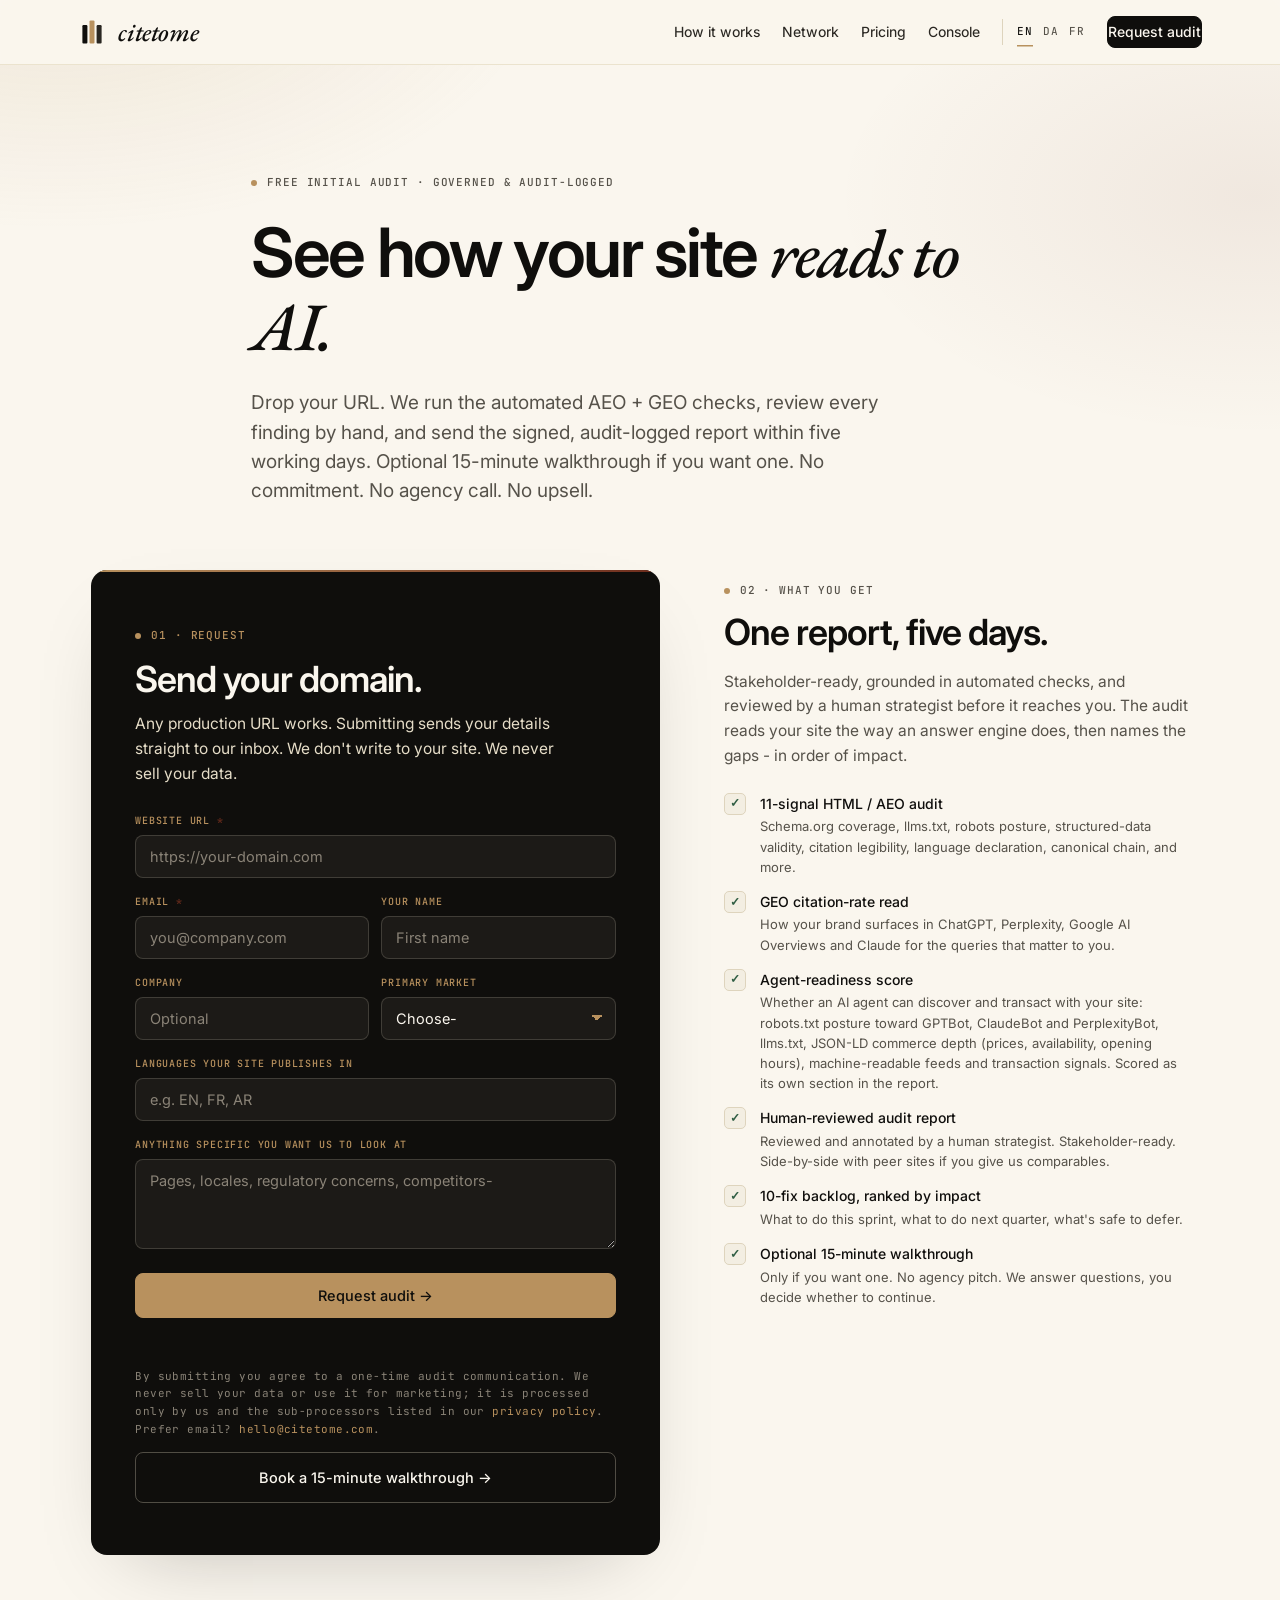
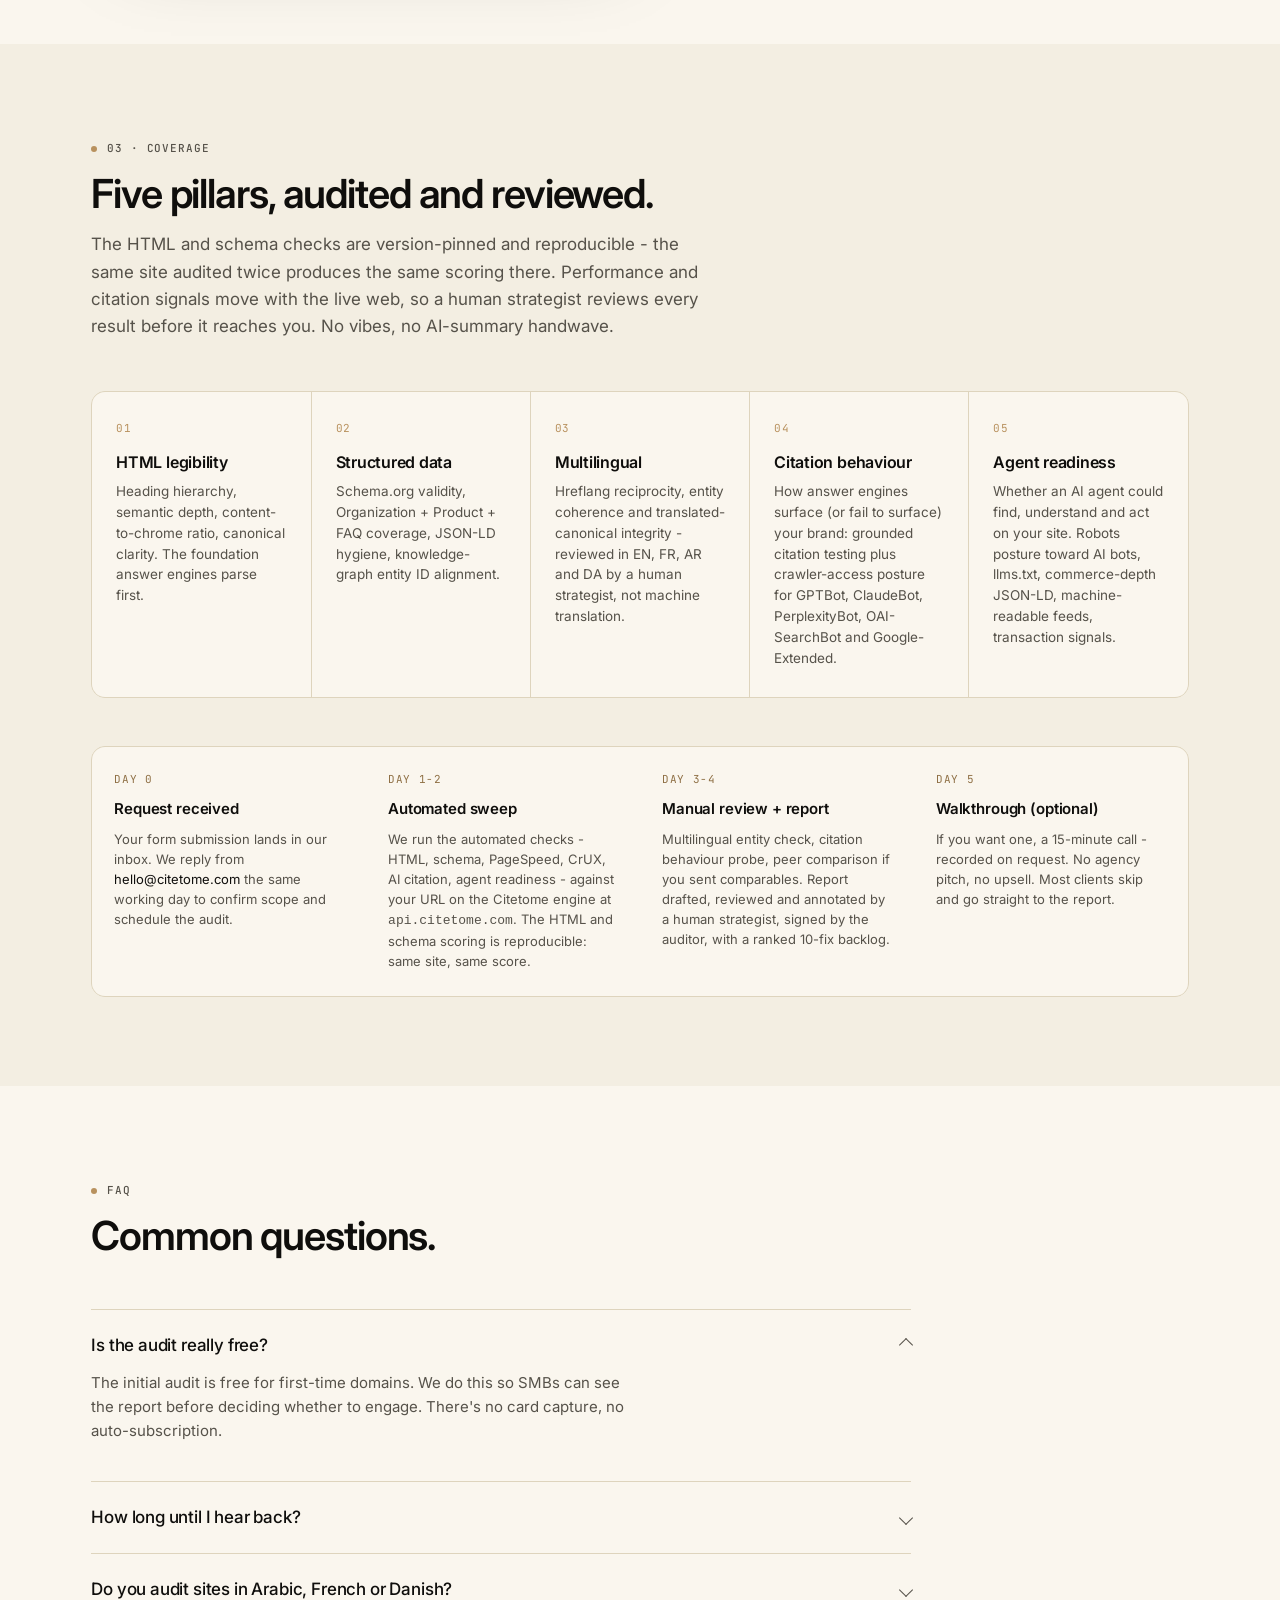
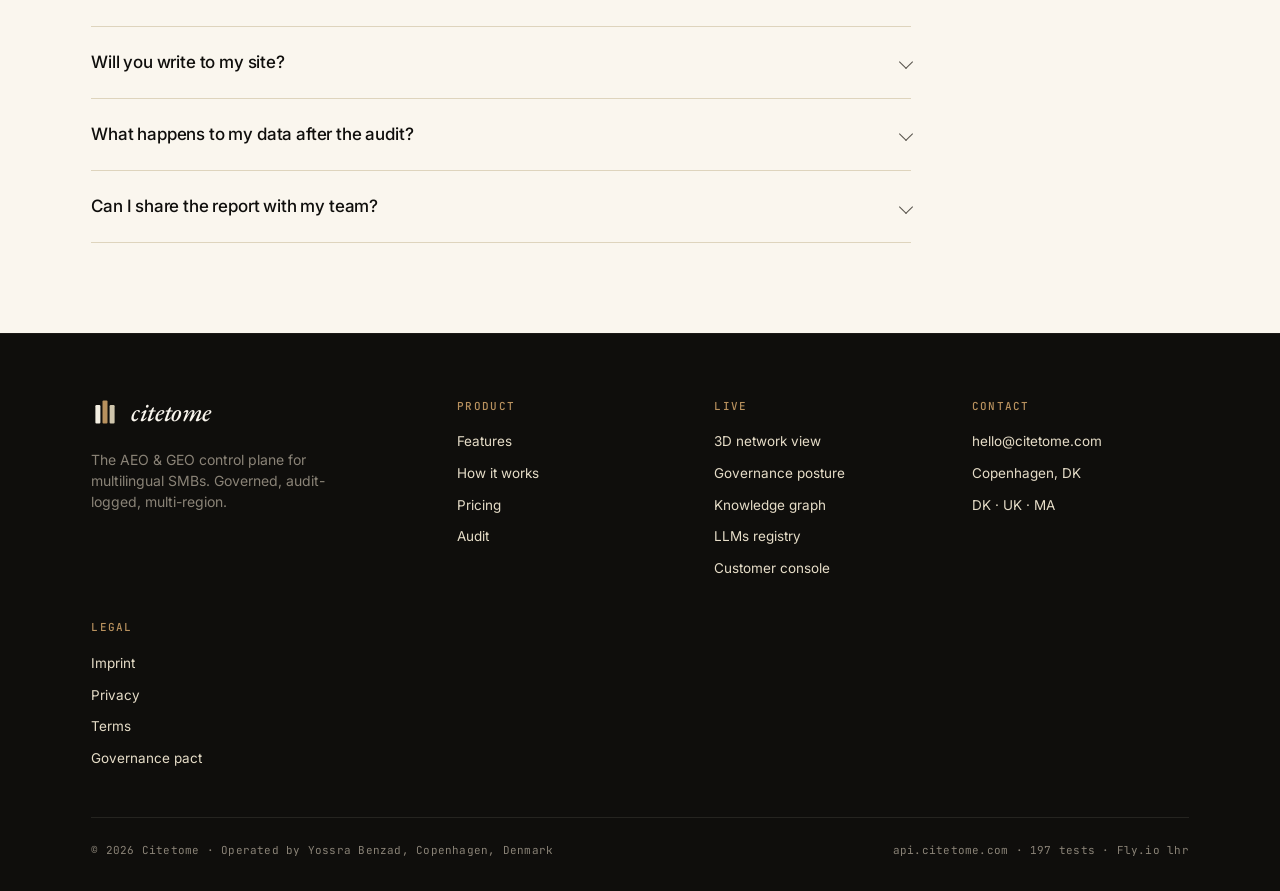
==== audit/index.html @ 01979ebd "feat: activate Cal.com booking buttons across audit and pricing (EN/DA/FR) Wire cal.com/citetome/aud" ====
<!DOCTYPE html>
<html lang="en">
<head>
  <meta charset="UTF-8">
  <meta name="viewport" content="width=device-width, initial-scale=1.0">
  <title>Request an Audit - Citetome. AEO &amp; GEO legibility report in 5 working days.</title>
  <meta name="description" content="Request a free initial Citetome audit. Send us your domain. We send back a human-reviewed report on how your site reads to ChatGPT, Perplexity, Google AI Overviews and Claude, with an optional 15-minute walkthrough.">
  <meta property="og:title" content="Request a Citetome Audit">
  <meta property="og:description" content="Free initial audit. Automated checks, human review. Five working days. No commitment.">
  <meta property="og:type" content="website">
  <meta property="og:url" content="https://citetome.com/audit/">
  <meta property="og:site_name" content="Citetome">
  <meta property="og:locale" content="en_GB">
  <meta name="twitter:card" content="summary_large_image">
  <meta name="twitter:title" content="Request a Citetome Audit">
  <meta name="twitter:description" content="Free initial audit. Automated checks, human review. Five working days. No commitment.">
  <meta name="theme-color" content="#FAF6EE">
  <meta name="robots" content="index, follow, max-image-preview:large, max-snippet:-1">
  <meta name="author" content="Yossra Benzad">
  <link rel="canonical" href="https://citetome.com/audit/">
  <link rel="alternate" hreflang="en" href="https://citetome.com/audit/">
  <link rel="alternate" hreflang="da" href="https://citetome.com/da/audit/">
  <link rel="alternate" hreflang="fr" href="https://citetome.com/fr/audit/">
  <link rel="alternate" hreflang="x-default" href="https://citetome.com/audit/">
  <link rel="sitemap" type="application/xml" href="/sitemap.xml">
  <link rel="icon" type="image/svg+xml" href="../favicon.svg">

  <link rel="preconnect" href="https://fonts.googleapis.com">
  <link rel="preconnect" href="https://fonts.gstatic.com" crossorigin>
  <link href="https://fonts.googleapis.com/css2?family=EB+Garamond:ital,wght@0,500;1,500&family=Inter:wght@400;450;500;600;700&family=JetBrains+Mono:wght@400;500&display=swap" rel="stylesheet">

  <style>
    :root {
      --bone:#FAF6EE; --paper:#F3EEE2; --tea:#E6DDC8;
      --ink:#0F0E0C; --ink-soft:#2A2722; --ink-mid:#56524A; --stone:#8A8377;
      --gold:#B8915E; --gold-dim:#8E6F44; --oxblood:#6F2D1D;
      --rule:#DED4BD; --rule-soft:#EBE3CE; --green:#2F5D43;
      --serif:'EB Garamond',Georgia,serif;
      --sans:'Inter',-apple-system,'Segoe UI',Roboto,sans-serif;
      --mono:'JetBrains Mono','SF Mono',Consolas,monospace;
      --container:1200px;
      --gutter:clamp(20px,4vw,56px);
      --ease:cubic-bezier(0.22,1,0.36,1);
    }
    *,*::before,*::after{box-sizing:border-box}
    html{-webkit-text-size-adjust:100%;scroll-behavior:smooth;scroll-padding-top:80px}
    body{margin:0;background:var(--bone);color:var(--ink);font-family:var(--sans);font-size:16px;line-height:1.6;-webkit-font-smoothing:antialiased}
    img,svg{display:block;max-width:100%}
    a{color:var(--ink);text-decoration:none;transition:color .18s var(--ease)}
    a:hover{color:var(--oxblood)}
    button{font-family:inherit;cursor:pointer}
    .container{max-width:var(--container);margin:0 auto;padding:0 var(--gutter)}
    h1,h2,h3{font-family:var(--sans);font-weight:600;letter-spacing:-.025em;margin:0;color:var(--ink);line-height:1.05}
    h1{font-size:clamp(40px,5.5vw,68px);letter-spacing:-.035em}
    h1 em{font-family:var(--serif);font-style:italic;font-weight:500}
    h2{font-size:clamp(28px,3.2vw,40px);letter-spacing:-.028em}
    h3{font-size:18px;font-weight:600;letter-spacing:-.015em;line-height:1.3}
    p{margin:0 0 1.1em;max-width:64ch;color:var(--ink-soft)}
    .eyebrow{display:inline-flex;align-items:center;gap:10px;font-family:var(--mono);font-size:11px;font-weight:500;letter-spacing:.08em;text-transform:uppercase;color:var(--ink-mid)}
    .eyebrow::before{content:'';width:6px;height:6px;background:var(--gold);border-radius:50%}

    .nav{position:sticky;top:0;background:rgba(250,246,238,.86);backdrop-filter:saturate(180%) blur(14px);-webkit-backdrop-filter:saturate(180%) blur(14px);z-index:50;border-bottom:1px solid var(--rule-soft)}
    .nav-inner{max-width:var(--container);margin:0 auto;padding:16px clamp(16px,3vw,40px);display:flex;align-items:center;justify-content:space-between;gap:20px}
    .brand{display:inline-flex;align-items:center;gap:12px;text-decoration:none}
    .brand-mark{width:28px;height:28px;flex-shrink:0;transition:transform .5s var(--ease)}
    .brand:hover .brand-mark{transform:scale(1.06)}
    .brand-word{font-family:var(--serif);font-style:italic;font-weight:500;font-size:26px;letter-spacing:-.015em;color:var(--ink);line-height:1}
    .nav-links{display:flex;gap:22px;align-items:center;font-size:14px;font-weight:450;flex-wrap:wrap;justify-content:flex-end}
    @media (max-width:1080px){.nav-links{gap:16px;font-size:13px}}
    .nav-cta-mobile{display:none;padding:8px 14px;border-radius:8px;font-family:var(--sans);font-size:13px;font-weight:500;border:1px solid var(--ink);background:var(--ink);color:var(--bone);text-decoration:none}
    .nav-cta-mobile:hover{background:var(--oxblood);border-color:var(--oxblood);color:var(--bone)}
    .nav-links a{color:var(--ink-soft);padding:4px 0;position:relative}
    .nav-links a::after{content:'';position:absolute;left:0;bottom:-2px;width:100%;height:1.5px;background:var(--ink);transform:scaleX(0);transform-origin:left;transition:transform .3s var(--ease)}
    .nav-links a:hover::after,.nav-links a.active::after{transform:scaleX(1)}
    .nav-links a.active{color:var(--ink)}
    .btn{display:inline-flex;align-items:center;gap:8px;padding:10px 18px;border-radius:8px;font-family:var(--sans);font-size:14px;font-weight:500;border:1px solid var(--ink);background:var(--ink);color:var(--bone);cursor:pointer;transition:all .2s var(--ease);text-decoration:none}
    .btn:hover{background:var(--oxblood);border-color:var(--oxblood);transform:translateY(-1px)}
    /* Specificity fix: .nav-links a wins over .btn for color, leaving the
       inverted button as dark text on dark background. Force the readable
       palette here and suppress the underline pseudo on the button. */
    .nav-links a.btn{color:var(--bone)}
    .nav-links a.btn:hover{color:var(--bone)}
    .nav-links a.btn::after{display:none}

    /* Gutter decoration: tiny editorial bracket frame in the side margins on
       ultra-wide viewports (>=1500px). Picks up the logo bracket motif. */
    .gutter-decor{position:fixed;top:50%;transform:translateY(-50%);width:60px;height:360px;opacity:0;pointer-events:none;z-index:1;transition:opacity .6s var(--ease)}
    .gutter-decor.left{left:max(20px,calc((100vw - 1200px) / 2 - 90px))}
    .gutter-decor.right{right:max(20px,calc((100vw - 1200px) / 2 - 90px))}
    @media (min-width:1500px){.gutter-decor{opacity:.55}}
    @media (max-width:880px){
      .nav-inner{flex-wrap:wrap;row-gap:8px;padding:12px clamp(16px,3vw,40px)}
      .nav-links{order:3;width:100%;justify-content:flex-start;gap:14px;font-size:13px;overflow-x:auto;-webkit-overflow-scrolling:touch;padding-bottom:4px;flex-wrap:nowrap}
      .nav-links::-webkit-scrollbar{height:0}
      .nav-links>a{white-space:nowrap;flex-shrink:0}
      .nav-links>a.btn{display:none}
      .nav-cta-mobile{display:inline-flex}
    }
    @media (max-width:460px){.nav-links{font-size:12px;gap:12px}.brand-word{font-size:22px}}

    .ph{padding:clamp(56px,8vw,120px) 0 clamp(40px,5vw,72px);position:relative;overflow:hidden}
    .ph::before{content:'';position:absolute;inset:-10%;background:radial-gradient(900px 500px at 12% -10%,rgba(184,145,94,.16),transparent 55%),radial-gradient(700px 400px at 90% 30%,rgba(111,45,29,.07),transparent 60%);pointer-events:none;z-index:0}
    .ph .container{position:relative;z-index:1;max-width:880px}
    .ph h1{margin-top:24px}
    .ph h1 em{color:var(--ink)}
    .ph .sub{font-size:clamp(17px,1.6vw,19px);line-height:1.55;color:var(--ink-mid);margin:26px 0 0;max-width:54ch}

    section{padding:clamp(56px,7vw,96px) 0}
    section.tinted{background:var(--paper)}
    .section-head{max-width:760px;margin-bottom:clamp(36px,4vw,56px)}
    .section-head h2{margin-top:14px}
    .section-head p{margin-top:16px;font-size:17px;color:var(--ink-mid);max-width:56ch}

    .form-stage{display:grid;grid-template-columns:1.1fr .9fr;gap:clamp(32px,5vw,72px);align-items:start}
    @media (max-width:900px){.form-stage{grid-template-columns:1fr;gap:36px}}
    .audit-form{background:var(--ink);color:var(--bone);padding:clamp(36px,4vw,52px) clamp(28px,4vw,44px);border-radius:16px;position:relative;overflow:hidden;box-shadow:0 30px 80px -40px rgba(15,14,12,.28)}
    .audit-form::before{content:'';position:absolute;top:0;left:0;right:0;height:2px;background:linear-gradient(90deg,var(--gold),var(--oxblood))}
    .audit-form .eyebrow{color:var(--gold)}
    .audit-form .eyebrow::before{background:var(--gold)}
    .audit-form h2{color:var(--bone);margin-top:14px;font-size:clamp(26px,3vw,36px)}
    .audit-form .lead{color:var(--tea);font-size:15.5px;line-height:1.6;margin:14px 0 26px;max-width:42ch}

    .fld{display:flex;flex-direction:column;gap:6px;margin-bottom:16px}
    .fld label{font-family:var(--mono);font-size:10px;font-weight:500;letter-spacing:.08em;text-transform:uppercase;color:var(--gold)}
    .fld input,.fld select,.fld textarea{background:rgba(232,221,200,.06);border:1px solid rgba(232,221,200,.18);border-radius:8px;color:var(--bone);font-family:var(--sans);font-size:14.5px;padding:12px 14px;outline:none;transition:border-color .2s var(--ease),background .2s var(--ease);width:100%}
    .fld input::placeholder,.fld textarea::placeholder{color:var(--stone)}
    .fld input:focus,.fld select:focus,.fld textarea:focus{border-color:var(--gold);background:rgba(232,221,200,.10)}
    .fld textarea{resize:vertical;min-height:90px;font-family:var(--sans)}
    .fld select{appearance:none;-webkit-appearance:none;background-image:linear-gradient(45deg,transparent 50%,var(--gold) 50%),linear-gradient(135deg,var(--gold) 50%,transparent 50%);background-position:calc(100% - 18px) 50%,calc(100% - 12px) 50%;background-size:6px 6px;background-repeat:no-repeat;padding-right:36px}
    .fld select option{background:var(--ink);color:var(--bone)}
    .fld-row{display:grid;grid-template-columns:1fr 1fr;gap:12px}
    @media (max-width:520px){.fld-row{grid-template-columns:1fr}}
    .audit-form .btn{background:var(--gold);border-color:var(--gold);color:var(--ink);padding:13px 22px;font-size:14.5px;width:100%;justify-content:center;margin-top:8px}
    .audit-form .btn:hover{background:var(--bone);border-color:var(--bone);color:var(--ink)}
    .audit-feedback{margin-top:14px;font-size:13px;color:var(--gold);min-height:18px;font-family:var(--mono);letter-spacing:.02em}
    .audit-feedback a{color:var(--gold);text-decoration:underline}
    .audit-feedback a:hover{color:var(--bone)}
    .audit-meta{margin-top:18px;font-family:var(--mono);font-size:11px;letter-spacing:.04em;color:var(--stone);line-height:1.6}
    .audit-meta a{color:var(--gold)}

    .summary{padding-top:6px}
    .summary .eyebrow{margin-bottom:14px}
    .summary h2{font-size:clamp(26px,3vw,36px);margin-bottom:18px}
    .summary p{color:var(--ink-mid);font-size:15.5px}
    .checklist{margin:24px 0 0;padding:0;list-style:none;display:grid;gap:14px}
    .checklist li{display:grid;grid-template-columns:24px 1fr;gap:12px;align-items:start;font-size:14px;color:var(--ink-soft);line-height:1.55}
    .checklist li .ck{width:22px;height:22px;border:1px solid var(--rule);background:var(--paper);border-radius:5px;display:grid;place-items:center;color:var(--green);font-weight:700;font-size:12px;font-family:var(--mono);flex-shrink:0}
    .checklist li strong{color:var(--ink);font-weight:500}
    .checklist li small{display:block;color:var(--ink-mid);margin-top:2px;font-size:13px}

    .pillars{display:grid;grid-template-columns:repeat(5,1fr);gap:1px;background:var(--rule);border:1px solid var(--rule);border-radius:14px;overflow:hidden}
    @media (max-width:880px){.pillars{grid-template-columns:repeat(2,1fr)}}
    @media (max-width:520px){.pillars{grid-template-columns:1fr}}
    .pillar{background:var(--bone);padding:28px 24px;transition:background .25s var(--ease)}
    .pillar:hover{background:#FFF}
    .pillar .ix{font-family:var(--mono);font-size:11px;color:var(--gold);letter-spacing:.06em;margin-bottom:14px}
    .pillar h3{font-size:16px;margin-bottom:8px}
    .pillar p{font-size:13.5px;line-height:1.55;color:var(--ink-mid);margin:0;max-width:none}

    .timeline{display:grid;grid-template-columns:repeat(4,1fr);gap:0;border:1px solid var(--rule);border-radius:14px;overflow:hidden;background:var(--rule);margin-top:48px}
    @media (max-width:760px){.timeline{grid-template-columns:1fr 1fr}}
    @media (max-width:480px){.timeline{grid-template-columns:1fr}}
    .tstep{background:var(--bone);padding:24px 22px;display:flex;flex-direction:column;gap:8px}
    .tstep .day{font-family:var(--mono);font-size:11px;letter-spacing:.06em;text-transform:uppercase;color:var(--gold-dim)}
    .tstep h4{font-size:15px;font-weight:600;letter-spacing:-.01em;margin:0;color:var(--ink)}
    .tstep p{font-size:13px;line-height:1.55;color:var(--ink-mid);margin:0;max-width:none}

    .faq{display:grid;gap:0;max-width:820px}
    .faq details{border-top:1px solid var(--rule);padding:22px 0}
    .faq details:last-child{border-bottom:1px solid var(--rule)}
    .faq summary{cursor:pointer;font-family:var(--sans);font-size:17px;font-weight:500;color:var(--ink);list-style:none;display:flex;justify-content:space-between;align-items:center;gap:24px;letter-spacing:-.01em}
    .faq summary::-webkit-details-marker{display:none}
    .faq summary::after{content:'';width:10px;height:10px;border-right:1.5px solid var(--ink-mid);border-bottom:1.5px solid var(--ink-mid);transform:rotate(45deg);transition:transform .3s var(--ease);flex-shrink:0}
    .faq details[open] summary::after{transform:rotate(225deg)}
    .faq p{margin-top:12px;color:var(--ink-mid);max-width:60ch;font-size:15px}

    footer{background:var(--ink);color:var(--tea);padding:64px 0 32px;border-top:1px solid rgba(232,221,200,.06)}
    footer a{color:var(--tea)}
    footer a:hover{color:var(--gold)}
    .foot-grid{display:grid;grid-template-columns:1.5fr repeat(3,1fr);gap:40px;margin-bottom:48px}
    @media (max-width:720px){.foot-grid{grid-template-columns:1fr 1fr;gap:32px}}
    .foot-brand .brand-word{color:var(--bone)}
    .foot-blurb{margin-top:16px;font-size:14px;color:var(--stone);line-height:1.5;max-width:30ch}
    .foot-col h5{font-family:var(--mono);font-size:11px;font-weight:500;letter-spacing:.12em;text-transform:uppercase;color:var(--gold);margin:0 0 16px}
    .foot-col ul{list-style:none;padding:0;margin:0;display:grid;gap:10px}
    .foot-col li{font-size:13.5px}
    .foot-base{padding-top:24px;border-top:1px solid rgba(232,221,200,.1);display:flex;justify-content:space-between;gap:16px;flex-wrap:wrap;font-family:var(--mono);font-size:11px;letter-spacing:.02em;color:var(--stone)}

    .preview-box{margin-top:10px;padding:12px 14px;border:1px solid rgba(232,221,200,.18);border-radius:8px;background:rgba(232,221,200,.05);font-family:var(--mono);font-size:12px;color:var(--tea);line-height:1.5}
    .preview-box .preview-head{display:flex;justify-content:space-between;align-items:center;gap:8px;margin-bottom:8px;font-family:var(--sans);font-size:13px;letter-spacing:.02em}
    .preview-box .preview-head .preview-score{color:var(--gold);font-weight:600}
    .preview-box .preview-head .preview-domain{color:var(--bone);font-weight:500;text-overflow:ellipsis;overflow:hidden;white-space:nowrap;max-width:60%}
    .preview-box ul{list-style:none;padding:0;margin:0;display:grid;gap:4px}
    .preview-box li{display:flex;justify-content:space-between;align-items:center;gap:8px}
    .preview-box li .pmark{font-weight:700;letter-spacing:.05em}
    .preview-box li.pass .pmark{color:#9DD7A8}
    .preview-box li.miss .pmark{color:#E6A07E}
    .preview-box .preview-note{margin-top:10px;color:var(--stone);font-family:var(--sans);font-size:11.5px;line-height:1.5}
    .preview-box.preview-loading{color:var(--stone)}
    .preview-box.preview-error{color:#E6A07E;font-family:var(--sans);font-size:13px}

    .float-cta{position:fixed;right:18px;bottom:18px;z-index:90;background:var(--ink);color:var(--bone);border:1px solid var(--ink);border-radius:999px;padding:12px 22px;font-size:14px;font-weight:600;text-decoration:none;box-shadow:0 14px 36px -16px rgba(15,14,12,.55);opacity:0;pointer-events:none;transform:translateY(8px);transition:opacity .25s var(--ease),transform .25s var(--ease),background .2s var(--ease)}
    .float-cta.show{opacity:1;pointer-events:auto;transform:translateY(0)}
    .float-cta:hover{background:var(--oxblood);border-color:var(--oxblood);color:var(--bone)}
    @media (max-width:480px){.float-cta{right:12px;bottom:12px;padding:11px 18px;font-size:13px}}

    @media (prefers-reduced-motion:reduce){*{transition:none!important;animation:none!important}html{scroll-behavior:auto}}
    /* language switcher */
    .lang-switch{display:inline-flex;align-items:center;gap:10px;font-family:var(--mono);font-size:11px;letter-spacing:.08em;padding-left:14px;border-left:1px solid var(--rule)}
    .lang-switch a{color:var(--ink-mid)}
    .lang-switch a:hover{color:var(--ink)}
    .lang-switch a.on{color:var(--ink);box-shadow:0 1.5px 0 var(--gold)}
    .nav-links .lang-switch a::after{display:none}
    @media (max-width:880px){.lang-switch{padding-left:10px}}
  </style>

  <script type="application/ld+json">
  {
    "@context":"https://schema.org",
    "@type":"Service",
    "name":"Citetome Initial Audit",
    "url":"https://citetome.com/audit/",
    "provider":{"@type":"Organization","name":"Citetome","url":"https://citetome.com/"},
    "serviceType":"AEO and GEO audit",
    "areaServed":["EU","UK","MA"]
  }
  </script>
</head>
<body>

  <nav class="nav">
    <div class="nav-inner">
      <a href="/" class="brand" aria-label="Citetome home">
        <svg class="brand-mark" viewBox="60 50 120 134" aria-hidden="true">
          <rect x="74" y="84" width="24" height="88" rx="5" fill="#0F0E0C"/>
          <rect x="108" y="62" width="24" height="110" rx="5" fill="#B8915E"/>
          <rect x="142" y="84" width="24" height="88" rx="5" fill="#2A2722"/>
        </svg>
        <span class="brand-word">citetome</span>
      </a>
      <a href="/audit/#form" class="nav-cta-mobile" aria-label="Request audit">Request audit</a>
      <div class="nav-links">
        <a href="/#how">How it works</a>
        <a href="/#network">Network</a>
        <a href="/pricing/">Pricing</a>
        <a href="https://api.citetome.com/customer" target="_blank" rel="noopener" title="Live customer dashboard">Console</a>
        <span class="lang-switch"><a href="/audit/" class="on" aria-current="true">EN</a><a href="/da/audit/" lang="da" hreflang="da">DA</a><a href="/fr/audit/" lang="fr" hreflang="fr">FR</a></span>
        <a href="/audit/#form" class="btn">Request audit</a>
      </div>
    </div>
  </nav>

  <header class="ph">
    <div class="container">
      <span class="eyebrow">Free initial audit · Governed &amp; audit-logged</span>
      <h1>See how your site <em>reads to AI.</em></h1>
      <p class="sub">Drop your URL. We run the automated AEO + GEO checks, review every finding by hand, and send the signed, audit-logged report within five working days. Optional 15-minute walkthrough if you want one. No commitment. No agency call. No upsell.</p>
    </div>
  </header>

  <section style="padding-top:0">
    <div class="container">
      <div class="form-stage">

        <form class="audit-form" id="audit-form" action="https://api.citetome.com/public/audit-request" method="POST" novalidate>
          <span class="eyebrow">01 · Request</span>
          <h2 id="form">Send your domain.</h2>
          <p class="lead">Any production URL works. Submitting sends your details straight to our inbox. We don't write to your site. We never sell your data.</p>

          <div id="plan-banner" style="display:none;margin:0 0 22px;padding:12px 16px;border:1px solid rgba(184,145,94,0.42);border-radius:8px;background:rgba(184,145,94,0.13);font-size:13.5px;line-height:1.55;color:#E6DDC8;"></div>

          <div class="fld">
            <label for="url">Website URL <span style="color:var(--oxblood)">*</span></label>
            <input id="url" name="url" type="url" placeholder="https://your-domain.com" required pattern="https?://.+">
            <div id="preview-box" class="preview-box" hidden aria-live="polite"></div>
          </div>

          <div class="fld-row">
            <div class="fld">
              <label for="email">Email <span style="color:var(--oxblood)">*</span></label>
              <input id="email" name="email" type="email" placeholder="you@company.com" required>
            </div>
            <div class="fld">
              <label for="name">Your name</label>
              <input id="name" name="name" type="text" placeholder="First name" autocomplete="given-name">
            </div>
          </div>

          <div class="fld-row">
            <div class="fld">
              <label for="company">Company</label>
              <input id="company" name="company" type="text" placeholder="Optional">
            </div>
            <div class="fld">
              <label for="region">Primary market</label>
              <select id="region" name="region">
                <option value="">Choose-</option>
                <option value="EU">Europe (EU/EEA)</option>
                <option value="UK">United Kingdom</option>
                <option value="MA">Morocco</option>
                <option value="DK">Denmark</option>
                <option value="OTHER">Other / multi-region</option>
              </select>
            </div>
          </div>

          <div class="fld">
            <label for="languages">Languages your site publishes in</label>
            <input id="languages" name="languages" type="text" placeholder="e.g. EN, FR, AR">
          </div>

          <div class="fld">
            <label for="notes">Anything specific you want us to look at</label>
            <textarea id="notes" name="notes" placeholder="Pages, locales, regulatory concerns, competitors-"></textarea>
          </div>

          <input type="hidden" name="source" value="citetome.com/audit/">

          <button class="btn" type="submit">Request audit &rarr;</button>
          <div class="audit-feedback" id="audit-feedback" aria-live="polite"></div>
          <div class="audit-meta">By submitting you agree to a one-time audit communication. We never sell your data or use it for marketing; it is processed only by us and the sub-processors listed in our <a href="/legal/">privacy policy</a>. Prefer email? <a href="mailto:hello@citetome.com">hello@citetome.com</a>.</div>

          <a href="https://cal.com/citetome/audit-walkthrough" target="_blank" rel="noopener" class="btn" style="margin-top:14px;background:transparent;border-color:rgba(232,221,200,.3);color:var(--bone);">Book a 15-minute walkthrough &rarr;</a>
        </form>

        <div class="summary">
          <span class="eyebrow">02 · What you get</span>
          <h2>One report, five days.</h2>
          <p>Stakeholder-ready, grounded in automated checks, and reviewed by a human strategist before it reaches you. The audit reads your site the way an answer engine does, then names the gaps - in order of impact.</p>
          <ul class="checklist">
            <li>
              <span class="ck">✓</span>
              <span><strong>11-signal HTML / AEO audit</strong><small>Schema.org coverage, llms.txt, robots posture, structured-data validity, citation legibility, language declaration, canonical chain, and more.</small></span>
            </li>
            <li>
              <span class="ck">✓</span>
              <span><strong>GEO citation-rate read</strong><small>How your brand surfaces in ChatGPT, Perplexity, Google AI Overviews and Claude for the queries that matter to you.</small></span>
            </li>
            <li>
              <span class="ck">✓</span>
              <span><strong>Agent-readiness score</strong><small>Whether an AI agent can discover and transact with your site: robots.txt posture toward GPTBot, ClaudeBot and PerplexityBot, llms.txt, JSON-LD commerce depth (prices, availability, opening hours), machine-readable feeds and transaction signals. Scored as its own section in the report.</small></span>
            </li>
            <li>
              <span class="ck">✓</span>
              <span><strong>Human-reviewed audit report</strong><small>Reviewed and annotated by a human strategist. Stakeholder-ready. Side-by-side with peer sites if you give us comparables.</small></span>
            </li>
            <li>
              <span class="ck">✓</span>
              <span><strong>10-fix backlog, ranked by impact</strong><small>What to do this sprint, what to do next quarter, what's safe to defer.</small></span>
            </li>
            <li>
              <span class="ck">✓</span>
              <span><strong>Optional 15-minute walkthrough</strong><small>Only if you want one. No agency pitch. We answer questions, you decide whether to continue.</small></span>
            </li>
          </ul>
        </div>

      </div>
    </div>
  </section>

  <section class="tinted">
    <div class="container">
      <div class="section-head">
        <span class="eyebrow">03 · Coverage</span>
        <h2>Five pillars, audited and reviewed.</h2>
        <p>The HTML and schema checks are version-pinned and reproducible - the same site audited twice produces the same scoring there. Performance and citation signals move with the live web, so a human strategist reviews every result before it reaches you. No vibes, no AI-summary handwave.</p>
      </div>
      <div class="pillars">
        <div class="pillar">
          <div class="ix">01</div>
          <h3>HTML legibility</h3>
          <p>Heading hierarchy, semantic depth, content-to-chrome ratio, canonical clarity. The foundation answer engines parse first.</p>
        </div>
        <div class="pillar">
          <div class="ix">02</div>
          <h3>Structured data</h3>
          <p>Schema.org validity, Organization + Product + FAQ coverage, JSON-LD hygiene, knowledge-graph entity ID alignment.</p>
        </div>
        <div class="pillar">
          <div class="ix">03</div>
          <h3>Multilingual</h3>
          <p>Hreflang reciprocity, entity coherence and translated-canonical integrity - reviewed in EN, FR, AR and DA by a human strategist, not machine translation.</p>
        </div>
        <div class="pillar">
          <div class="ix">04</div>
          <h3>Citation behaviour</h3>
          <p>How answer engines surface (or fail to surface) your brand: grounded citation testing plus crawler-access posture for GPTBot, ClaudeBot, PerplexityBot, OAI-SearchBot and Google-Extended.</p>
        </div>
        <div class="pillar">
          <div class="ix">05</div>
          <h3>Agent readiness</h3>
          <p>Whether an AI agent could find, understand and act on your site. Robots posture toward AI bots, llms.txt, commerce-depth JSON-LD, machine-readable feeds, transaction signals.</p>
        </div>
      </div>

      <div class="timeline">
        <div class="tstep"><div class="day">Day 0</div><h4>Request received</h4><p>Your form submission lands in our inbox. We reply from <a href="mailto:hello@citetome.com">hello@citetome.com</a> the same working day to confirm scope and schedule the audit.</p></div>
        <div class="tstep"><div class="day">Day 1-2</div><h4>Automated sweep</h4><p>We run the automated checks - HTML, schema, PageSpeed, CrUX, AI citation, agent readiness - against your URL on the Citetome engine at <code>api.citetome.com</code>. The HTML and schema scoring is reproducible: same site, same score.</p></div>
        <div class="tstep"><div class="day">Day 3-4</div><h4>Manual review + report</h4><p>Multilingual entity check, citation behaviour probe, peer comparison if you sent comparables. Report drafted, reviewed and annotated by a human strategist, signed by the auditor, with a ranked 10-fix backlog.</p></div>
        <div class="tstep"><div class="day">Day 5</div><h4>Walkthrough (optional)</h4><p>If you want one, a 15-minute call - recorded on request. No agency pitch, no upsell. Most clients skip and go straight to the report.</p></div>
      </div>
    </div>
  </section>

  <section>
    <div class="container">
      <div class="section-head">
        <span class="eyebrow">FAQ</span>
        <h2>Common questions.</h2>
      </div>
      <div class="faq">
        <details open>
          <summary>Is the audit really free?</summary>
          <p>The initial audit is free for first-time domains. We do this so SMBs can see the report before deciding whether to engage. There's no card capture, no auto-subscription.</p>
        </details>
        <details>
          <summary>How long until I hear back?</summary>
          <p>Auto-confirmation within minutes. Full report and walkthrough booking within five working days from the day we receive your request.</p>
        </details>
        <details>
          <summary>Do you audit sites in Arabic, French or Danish?</summary>
          <p>Yes. Multilingual entity coherence is a core pillar. We currently audit in DK, EN, FR and AR. Other languages on request.</p>
        </details>
        <details>
          <summary>Will you write to my site?</summary>
          <p>No. The audit is read-only. We never write to your CMS, never deploy a tag, never request elevated access. We crawl public URLs only.</p>
        </details>
        <details>
          <summary>What happens to my data after the audit?</summary>
          <p>We keep the report on file for our records. Raw crawl data is deleted after 30 days unless you've opted into a managed plan. GDPR Article 17 erasure on request.</p>
        </details>
        <details>
          <summary>Can I share the report with my team?</summary>
          <p>Yes. The report is fully shareable. It lives on an unlisted, tokenised link that we issue only to you, and we can export a copy for circulation on request.</p>
        </details>
      </div>
    </div>
  </section>

  <footer>
    <div class="container">
      <div class="foot-grid">
        <div class="foot-brand">
          <a href="/" class="brand" aria-label="Citetome home">
            <svg class="brand-mark" viewBox="60 50 120 134" aria-hidden="true">
              <rect x="74" y="84" width="24" height="88" rx="5" fill="#F3EEE2"/>
              <rect x="108" y="62" width="24" height="110" rx="5" fill="#B8915E"/>
              <rect x="142" y="84" width="24" height="88" rx="5" fill="#CFC5AC"/>
            </svg>
            <span class="brand-word">citetome</span>
          </a>
          <p class="foot-blurb">The AEO &amp; GEO control plane for multilingual SMBs. Governed, audit-logged, multi-region.</p>
        </div>
        <div class="foot-col">
          <h5>Product</h5>
          <ul>
            <li><a href="/#features">Features</a></li>
            <li><a href="/#how">How it works</a></li>
            <li><a href="/pricing/">Pricing</a></li>
            <li><a href="/audit/">Audit</a></li>
          </ul>
        </div>
        <div class="foot-col">
          <h5>Live</h5>
          <ul>
            <li><a href="/dashboard/">3D network view</a></li>
            <li><a href="https://api.citetome.com/governance" target="_blank" rel="noopener">Governance posture</a></li>
            <li><a href="https://api.citetome.com/kg/sitemap.xml" target="_blank" rel="noopener">Knowledge graph</a></li>
            <li><a href="https://api.citetome.com/llms.txt" target="_blank" rel="noopener">LLMs registry</a></li>
            <li><a href="https://api.citetome.com/customer" target="_blank" rel="noopener" title="For existing customers">Customer console</a></li>
          </ul>
        </div>
        <div class="foot-col">
          <h5>Contact</h5>
          <ul>
            <li><a href="mailto:hello@citetome.com">hello@citetome.com</a></li>
            <li>Copenhagen, DK</li>
            <li>DK · UK · MA</li>
          </ul>
        </div>
        <div class="foot-col">
          <h5>Legal</h5>
          <ul>
            <li><a href="/legal/#imprint">Imprint</a></li>
            <li><a href="/legal/#privacy">Privacy</a></li>
            <li><a href="/legal/#terms">Terms</a></li>
            <li><a href="/legal/#pact">Governance pact</a></li>
          </ul>
        </div>
      </div>
      <div class="foot-base">
        <div>© 2026 Citetome · Operated by Yossra Benzad, Copenhagen, Denmark</div>
        <div>api.citetome.com · 197 tests · Fly.io lhr</div>
      </div>
    </div>
  </footer>

  <svg class="gutter-decor left" viewBox="0 0 60 360" fill="none" aria-hidden="true">
    <path d="M12 28 L26 28 M12 28 L12 42" stroke="#B8915E" stroke-width="1.5" stroke-linecap="square"/>
    <line x1="12" y1="62" x2="12" y2="298" stroke="#B8915E" stroke-width="0.8" stroke-dasharray="1.5 4" opacity="0.55"/>
    <circle cx="12" cy="180" r="3.5" fill="#B8915E"/>
    <path d="M12 318 L12 332 M12 332 L26 332" stroke="#B8915E" stroke-width="1.5" stroke-linecap="square"/>
  </svg>
  <svg class="gutter-decor right" viewBox="0 0 60 360" fill="none" aria-hidden="true">
    <path d="M48 28 L34 28 M48 28 L48 42" stroke="#B8915E" stroke-width="1.5" stroke-linecap="square"/>
    <line x1="48" y1="62" x2="48" y2="298" stroke="#B8915E" stroke-width="0.8" stroke-dasharray="1.5 4" opacity="0.55"/>
    <circle cx="48" cy="180" r="3.5" fill="#B8915E"/>
    <path d="M48 318 L48 332 M48 332 L34 332" stroke="#B8915E" stroke-width="1.5" stroke-linecap="square"/>
  </svg>

  <a href="#form" class="float-cta" id="float-cta">Jump to form &rarr;</a>

  <script>
    (function(){
      var fc = document.getElementById('float-cta');
      var form = document.getElementById('audit-form');
      if(fc && form){
        var io = ('IntersectionObserver' in window) ? new IntersectionObserver(function(entries){
          entries.forEach(function(en){
            // Show the sticky CTA whenever the form is NOT on screen.
            fc.classList.toggle('show', !en.isIntersecting);
          });
        }, { threshold: 0.05 }) : null;
        if(io){ io.observe(form); }
      }
    })();
  </script>

  <script>
    (function(){
      var f = document.getElementById('audit-form');
      var fb = document.getElementById('audit-feedback');
      if(!f) return;

      var ENDPOINT = 'https://api.citetome.com/public/audit-request';
      var FETCH_TIMEOUT_MS = 45000;

      // Plan context from ?plan= (set by the pricing page CTAs).
      var PLAN_LABELS = { 'audit':'Audit', 'audit-pro':'Audit Pro', 'starter':'Starter', 'standard':'Standard', 'premium':'Premium' };
      var planSlug = null;
      try {
        var p = new URLSearchParams(window.location.search).get('plan');
        if(p){
          p = p.trim().toLowerCase();
          if(PLAN_LABELS[p]){
            planSlug = p;
            var banner = document.getElementById('plan-banner');
            if(banner){
              banner.textContent = "You're enquiring about the ";
              var planStrong = document.createElement('strong');
              planStrong.textContent = PLAN_LABELS[p];
              planStrong.style.color = '#FAF6EE';
              banner.appendChild(planStrong);
              banner.appendChild(document.createTextNode(" plan. Every Citetome engagement begins with this free initial audit - request it below."));
              banner.style.display = 'block';
            }
          }
        }
      } catch(_){}

      // Live preview: fire a fast preflight when the user finishes typing the URL.
      var PREVIEW_ENDPOINT = 'https://api.citetome.com/public/preview';
      var previewBox = document.getElementById('preview-box');
      var urlInput = document.getElementById('url');
      var previewLastValue = '';
      var previewInflight = null;

      function previewRender(state){
        if(!previewBox) return;
        previewBox.hidden = false;
        previewBox.className = 'preview-box' + (state.cls ? ' ' + state.cls : '');
        previewBox.textContent = '';
        if(state.text){
          previewBox.textContent = state.text;
          return;
        }
        var head = document.createElement('div');
        head.className = 'preview-head';
        var dom = document.createElement('span');
        dom.className = 'preview-domain';
        dom.textContent = state.domain;
        var score = document.createElement('span');
        score.className = 'preview-score';
        score.textContent = state.passed + ' / ' + state.total + ' passed';
        head.appendChild(dom);
        head.appendChild(score);
        previewBox.appendChild(head);
        var ul = document.createElement('ul');
        state.checks.forEach(function(c){
          var li = document.createElement('li');
          li.className = c.pass ? 'pass' : 'miss';
          var name = document.createElement('span');
          name.textContent = c.name;
          var mark = document.createElement('span');
          mark.className = 'pmark';
          mark.textContent = c.pass ? 'OK' : 'MISS';
          li.appendChild(name);
          li.appendChild(mark);
          ul.appendChild(li);
        });
        previewBox.appendChild(ul);
        var note = document.createElement('div');
        note.className = 'preview-note';
        note.textContent = state.note || 'Surface signals only. Submit the form for the full audit.';
        previewBox.appendChild(note);
      }

      function runPreview(){
        if(!urlInput || !previewBox) return;
        var raw = urlInput.value.trim();
        if(raw === previewLastValue) return;
        if(!/^https?:\/\/.+\..+/.test(raw)){
          previewBox.hidden = true;
          previewLastValue = '';
          return;
        }
        previewLastValue = raw;
        previewRender({ cls: 'preview-loading', text: 'Running surface preview...' });
        if(previewInflight){ try { previewInflight.abort(); } catch(_){} }
        var controller = (typeof AbortController === 'function') ? new AbortController() : null;
        previewInflight = controller;
        var fetchOpts = {
          method: 'POST',
          headers: { 'Content-Type':'application/json', 'Accept':'application/json' },
          body: JSON.stringify({ url: raw })
        };
        if(controller){ fetchOpts.signal = controller.signal; }
        var timeoutId = setTimeout(function(){ if(controller){ try { controller.abort(); } catch(_){} } }, 12000);

        fetch(PREVIEW_ENDPOINT, fetchOpts)
          .then(function(r){
            clearTimeout(timeoutId);
            if(r.status === 200){
              return r.json().then(function(data){
                if(!data.reachable){
                  previewRender({ cls: 'preview-error', text: 'Could not reach ' + data.domain + ' from our edge. Submit anyway and we will retry.' });
                  return;
                }
                previewRender({
                  domain: data.domain,
                  passed: data.passed,
                  total: data.total,
                  checks: data.checks,
                  note: data.note,
                });
              });
            } else if(r.status === 429){
              previewRender({ cls: 'preview-error', text: 'Slow down a touch - preview rate-limited. The full audit still works fine.' });
            } else if(r.status === 422){
              previewRender({ cls: 'preview-error', text: 'That URL did not parse. Please check it and try again.' });
            } else {
              previewBox.hidden = true;
            }
          })
          .catch(function(err){
            clearTimeout(timeoutId);
            if(err && err.name === 'AbortError'){
              previewBox.hidden = true;
              return;
            }
            previewBox.hidden = true;
          });
      }

      if(urlInput){
        urlInput.addEventListener('blur', runPreview);
        urlInput.addEventListener('change', runPreview);
      }

      // Preserve ?plan= on in-page nav CTAs so users who arrived with a plan
      // selection do not lose it by clicking the top "Request audit" links.
      if(planSlug){
        var navCtas = document.querySelectorAll('a[href="/audit/#form"], a[href="/audit/"]');
        for(var i = 0; i < navCtas.length; i++){
          var href = navCtas[i].getAttribute('href');
          var hash = href.indexOf('#') >= 0 ? href.substring(href.indexOf('#')) : '';
          navCtas[i].setAttribute('href', '/audit/?plan=' + encodeURIComponent(planSlug) + hash);
        }
      }

      function field(id){ var el = document.getElementById(id); return el ? el.value.trim() : ''; }

      function buildMailto(){
        var url       = field('url');
        var email     = field('email');
        var name      = field('name');
        var company   = field('company');
        var region    = field('region');
        var languages = field('languages');
        var notes     = field('notes');

        var lines = [
          'Hi Citetome,',
          '',
          'I would like an audit of: ' + url,
          '',
          'About me:',
          '- Name:      ' + (name      || '(not provided)'),
          '- Email:     ' + email,
          '- Company:   ' + (company   || '(not provided)'),
          '- Region:    ' + (region    || '(not provided)'),
          '- Languages: ' + (languages || '(not provided)'),
          '',
          'Notes:',
          notes || '(none)',
          '',
          'Sent from citetome.com/audit/'
        ];
        var subject = 'Citetome audit request: ' + url;
        return 'mailto:hello@citetome.com?subject=' + encodeURIComponent(subject) + '&body=' + encodeURIComponent(lines.join('\n'));
      }

      function clearChildren(node){ while(node.firstChild) node.removeChild(node.firstChild); }

      function showMailtoFallback(href, reason){
        clearChildren(fb);
        var p1 = document.createElement('div');
        p1.appendChild(document.createTextNode(reason + ' Your email client is opening with your details pre-filled. If it does not open automatically, '));
        var a = document.createElement('a');
        a.href = href;
        a.textContent = 'click here';
        p1.appendChild(a);
        p1.appendChild(document.createTextNode(' or email '));
        var m = document.createElement('a');
        m.href = 'mailto:hello@citetome.com';
        m.textContent = 'hello@citetome.com';
        p1.appendChild(m);
        p1.appendChild(document.createTextNode(' directly.'));
        fb.appendChild(p1);
        try { window.location.href = href; } catch(_){}
      }

      var submitBtn = f.querySelector('button[type="submit"]');
      var submitOriginalText = submitBtn ? submitBtn.textContent : '';

      function setSubmitting(submitting){
        if(!submitBtn) return;
        submitBtn.disabled = submitting;
        submitBtn.style.opacity = submitting ? '0.6' : '';
        submitBtn.style.cursor = submitting ? 'wait' : '';
        submitBtn.textContent = submitting ? 'Running...' : submitOriginalText;
      }

      function trackConversion(eventName, detail){
        try {
          if(typeof window.gtag === 'function'){
            window.gtag('event', eventName, detail || {});
          }
          if(typeof window.plausible === 'function'){
            window.plausible(eventName, { props: detail || {} });
          }
        } catch(_){}
      }

      f.addEventListener('submit', function(e){
        e.preventDefault();
        if(submitBtn && submitBtn.disabled) return;

        var url = field('url');
        var email = field('email');
        if(!url || !email){
          fb.textContent = 'Please add your URL and email so we can run the audit and reply to you.';
          return;
        }

        var payload = {
          url:       url,
          email:     email,
          name:      field('name')      || null,
          company:   field('company')   || null,
          region:    field('region')    || null,
          languages: field('languages') || null,
          notes:     field('notes')     || null,
          plan:      planSlug
        };

        setSubmitting(true);
        fb.textContent = 'Running your audit...';

        var controller = null, timeoutId = null;
        var fetchOpts = {
          method: 'POST',
          headers: { 'Content-Type':'application/json', 'Accept':'application/json' },
          body: JSON.stringify(payload)
        };
        if(typeof AbortController === 'function'){
          controller = new AbortController();
          fetchOpts.signal = controller.signal;
          timeoutId = setTimeout(function(){ try { controller.abort(); } catch(_){} }, FETCH_TIMEOUT_MS);
        }

        fetch(ENDPOINT, fetchOpts)
          .then(function(r){
            if(timeoutId) clearTimeout(timeoutId);
            if(r.status === 201){
              return r.json().then(function(data){
                var ref = (data && data.request_id) ? ' Reference #' + data.request_id + '.' : '';
                fb.textContent = 'Received.' + ref + ' Your audit is running now - we will review the report and email it to you within five working days.';
                trackConversion('audit_request_submitted', { plan: planSlug || 'none', request_id: data && data.request_id });
                f.reset();
              }).catch(function(){
                fb.textContent = 'Received. Your audit is running now - we will review the report and email it to you within five working days.';
                trackConversion('audit_request_submitted', { plan: planSlug || 'none' });
                f.reset();
              });
            } else if(r.status === 409){
              fb.textContent = 'We already have an audit request for this domain and email in the last few minutes. Check your inbox for the confirmation, or wait a bit before trying again.';
              trackConversion('audit_request_duplicate', { plan: planSlug || 'none' });
            } else if(r.status === 429){
              fb.textContent = 'That is a few requests in a short window. Please wait a couple of minutes and try again.';
              trackConversion('audit_request_rate_limited', { plan: planSlug || 'none' });
            } else if(r.status === 422){
              fb.textContent = 'Please check the website URL and email address, then try again.';
              trackConversion('audit_request_validation_error', { plan: planSlug || 'none' });
            } else {
              if(window.console) console.error('Citetome audit submit: backend returned', r.status);
              showMailtoFallback(buildMailto(), 'Could not reach our audit server (HTTP ' + r.status + ').');
              trackConversion('audit_request_server_error', { plan: planSlug || 'none', status: r.status });
            }
          })
          .catch(function(err){
            if(timeoutId) clearTimeout(timeoutId);
            var aborted = err && err.name === 'AbortError';
            if(window.console) console.error('Citetome audit submit:', aborted ? 'timeout after ' + FETCH_TIMEOUT_MS + 'ms' : err);
            showMailtoFallback(buildMailto(), aborted ? 'Our audit server took too long to respond.' : 'Network error reaching our audit server.');
            trackConversion(aborted ? 'audit_request_timeout' : 'audit_request_network_error', { plan: planSlug || 'none' });
          })
          .then(function(){
            setSubmitting(false);
          });
      });
    })();
  </script>

</body>
</html>
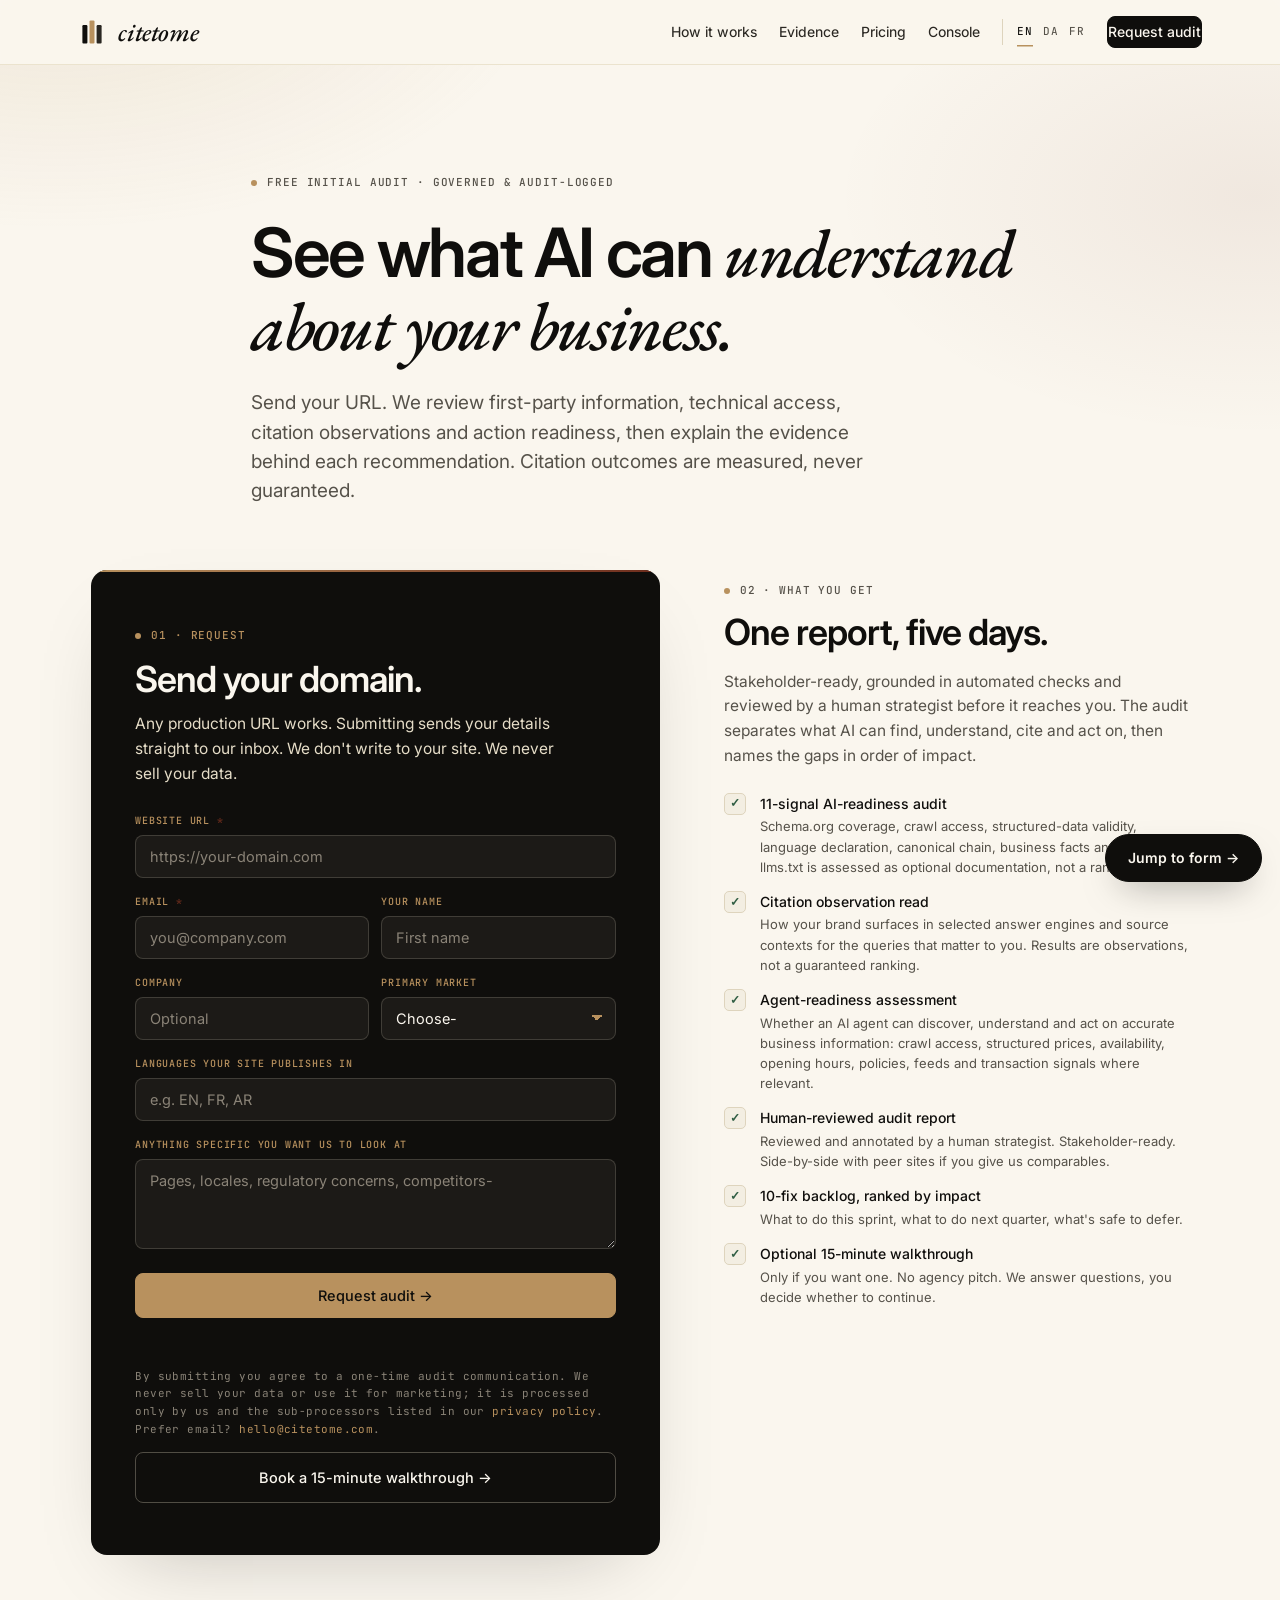
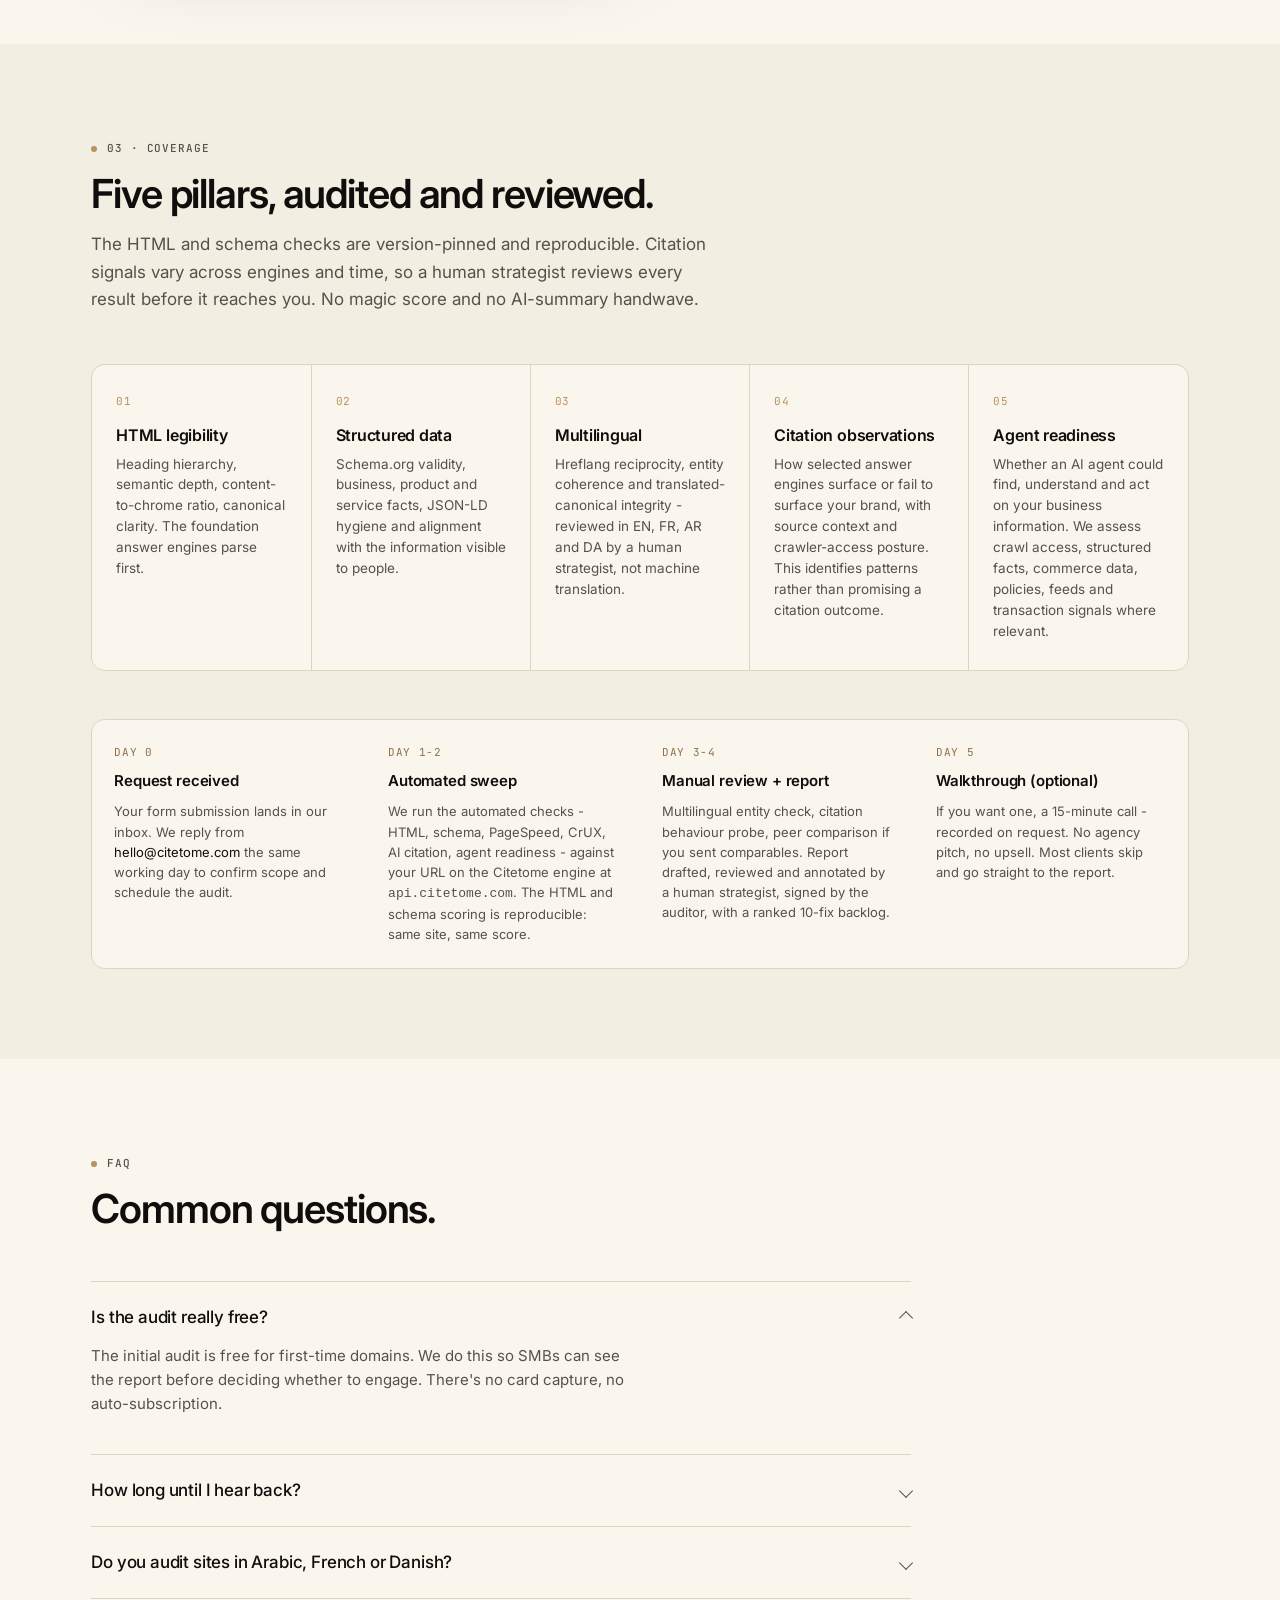
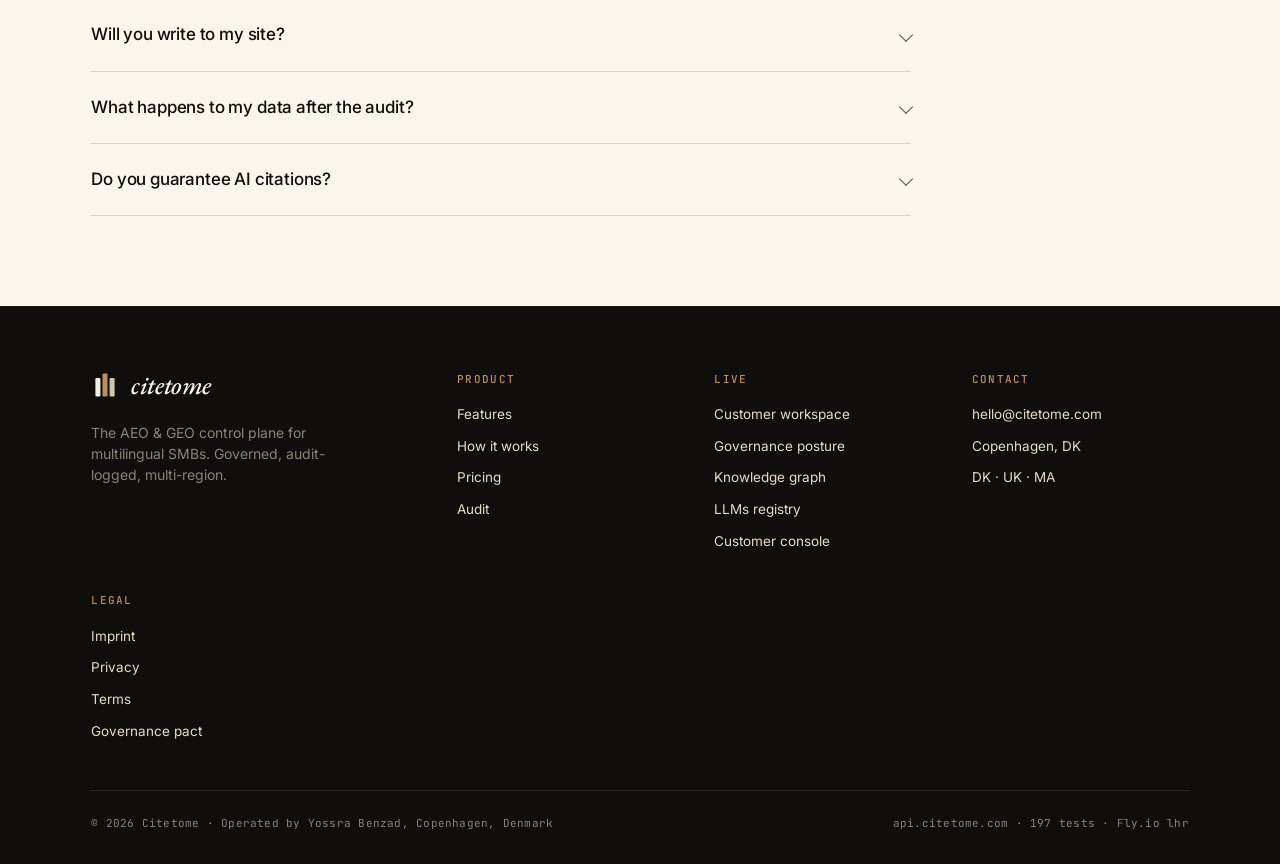
==== commit 99dff59b: "feat(marketing): position CiteToMe for AI readiness (CG-003)" ====
--- a/audit/index.html
+++ b/audit/index.html
@@ -3,8 +3,8 @@
 <head>
   <meta charset="UTF-8">
   <meta name="viewport" content="width=device-width, initial-scale=1.0">
-  <title>Request an Audit - Citetome. AEO &amp; GEO legibility report in 5 working days.</title>
-  <meta name="description" content="Request a free initial Citetome audit. Send us your domain. We send back a human-reviewed report on how your site reads to ChatGPT, Perplexity, Google AI Overviews and Claude, with an optional 15-minute walkthrough.">
+  <title>Request an AI-readiness audit - Citetome</title>
+  <meta name="description" content="Request a Citetome AI-readiness audit. Get a human-reviewed report on what AI systems can find, understand, cite and act on about your business.">
   <meta property="og:title" content="Request a Citetome Audit">
   <meta property="og:description" content="Free initial audit. Automated checks, human review. Five working days. No commitment.">
   <meta property="og:type" content="website">
@@ -241,7 +241,7 @@
       <a href="/audit/#form" class="nav-cta-mobile" aria-label="Request audit">Request audit</a>
       <div class="nav-links">
         <a href="/#how">How it works</a>
-        <a href="/#network">Network</a>
+        <a href="/#network">Evidence</a>
         <a href="/pricing/">Pricing</a>
         <a href="https://api.citetome.com/customer" target="_blank" rel="noopener" title="Live customer dashboard">Console</a>
         <span class="lang-switch"><a href="/audit/" class="on" aria-current="true">EN</a><a href="/da/audit/" lang="da" hreflang="da">DA</a><a href="/fr/audit/" lang="fr" hreflang="fr">FR</a></span>
@@ -253,8 +253,8 @@
   <header class="ph">
     <div class="container">
       <span class="eyebrow">Free initial audit · Governed &amp; audit-logged</span>
-      <h1>See how your site <em>reads to AI.</em></h1>
-      <p class="sub">Drop your URL. We run the automated AEO + GEO checks, review every finding by hand, and send the signed, audit-logged report within five working days. Optional 15-minute walkthrough if you want one. No commitment. No agency call. No upsell.</p>
+      <h1>See what AI can <em>understand about your business.</em></h1>
+      <p class="sub">Send your URL. We review first-party information, technical access, citation observations and action readiness, then explain the evidence behind each recommendation. Citation outcomes are measured, never guaranteed.</p>
     </div>
   </header>
 
@@ -326,19 +326,19 @@
         <div class="summary">
           <span class="eyebrow">02 · What you get</span>
           <h2>One report, five days.</h2>
-          <p>Stakeholder-ready, grounded in automated checks, and reviewed by a human strategist before it reaches you. The audit reads your site the way an answer engine does, then names the gaps - in order of impact.</p>
+          <p>Stakeholder-ready, grounded in automated checks and reviewed by a human strategist before it reaches you. The audit separates what AI can find, understand, cite and act on, then names the gaps in order of impact.</p>
           <ul class="checklist">
             <li>
               <span class="ck">✓</span>
-              <span><strong>11-signal HTML / AEO audit</strong><small>Schema.org coverage, llms.txt, robots posture, structured-data validity, citation legibility, language declaration, canonical chain, and more.</small></span>
+              <span><strong>11-signal AI-readiness audit</strong><small>Schema.org coverage, crawl access, structured-data validity, language declaration, canonical chain, business facts and more. llms.txt is assessed as optional documentation, not a ranking lever.</small></span>
             </li>
             <li>
               <span class="ck">✓</span>
-              <span><strong>GEO citation-rate read</strong><small>How your brand surfaces in ChatGPT, Perplexity, Google AI Overviews and Claude for the queries that matter to you.</small></span>
+              <span><strong>Citation observation read</strong><small>How your brand surfaces in selected answer engines and source contexts for the queries that matter to you. Results are observations, not a guaranteed ranking.</small></span>
             </li>
             <li>
               <span class="ck">✓</span>
-              <span><strong>Agent-readiness score</strong><small>Whether an AI agent can discover and transact with your site: robots.txt posture toward GPTBot, ClaudeBot and PerplexityBot, llms.txt, JSON-LD commerce depth (prices, availability, opening hours), machine-readable feeds and transaction signals. Scored as its own section in the report.</small></span>
+              <span><strong>Agent-readiness assessment</strong><small>Whether an AI agent can discover, understand and act on accurate business information: crawl access, structured prices, availability, opening hours, policies, feeds and transaction signals where relevant.</small></span>
             </li>
             <li>
               <span class="ck">✓</span>
@@ -364,7 +364,7 @@
       <div class="section-head">
         <span class="eyebrow">03 · Coverage</span>
         <h2>Five pillars, audited and reviewed.</h2>
-        <p>The HTML and schema checks are version-pinned and reproducible - the same site audited twice produces the same scoring there. Performance and citation signals move with the live web, so a human strategist reviews every result before it reaches you. No vibes, no AI-summary handwave.</p>
+        <p>The HTML and schema checks are version-pinned and reproducible. Citation signals vary across engines and time, so a human strategist reviews every result before it reaches you. No magic score and no AI-summary handwave.</p>
       </div>
       <div class="pillars">
         <div class="pillar">
@@ -375,7 +375,7 @@
         <div class="pillar">
           <div class="ix">02</div>
           <h3>Structured data</h3>
-          <p>Schema.org validity, Organization + Product + FAQ coverage, JSON-LD hygiene, knowledge-graph entity ID alignment.</p>
+          <p>Schema.org validity, business, product and service facts, JSON-LD hygiene and alignment with the information visible to people.</p>
         </div>
         <div class="pillar">
           <div class="ix">03</div>
@@ -384,13 +384,13 @@
         </div>
         <div class="pillar">
           <div class="ix">04</div>
-          <h3>Citation behaviour</h3>
-          <p>How answer engines surface (or fail to surface) your brand: grounded citation testing plus crawler-access posture for GPTBot, ClaudeBot, PerplexityBot, OAI-SearchBot and Google-Extended.</p>
+          <h3>Citation observations</h3>
+          <p>How selected answer engines surface or fail to surface your brand, with source context and crawler-access posture. This identifies patterns rather than promising a citation outcome.</p>
         </div>
         <div class="pillar">
           <div class="ix">05</div>
           <h3>Agent readiness</h3>
-          <p>Whether an AI agent could find, understand and act on your site. Robots posture toward AI bots, llms.txt, commerce-depth JSON-LD, machine-readable feeds, transaction signals.</p>
+          <p>Whether an AI agent could find, understand and act on your business information. We assess crawl access, structured facts, commerce data, policies, feeds and transaction signals where relevant.</p>
         </div>
       </div>
 
@@ -424,15 +424,15 @@
         </details>
         <details>
           <summary>Will you write to my site?</summary>
-          <p>No. The audit is read-only. We never write to your CMS, never deploy a tag, never request elevated access. We crawl public URLs only.</p>
+          <p>No. The audit is read-only. We never write to your CMS, deploy a tag or request elevated access for the initial audit. We assess approved public first-party URLs only.</p>
         </details>
         <details>
           <summary>What happens to my data after the audit?</summary>
           <p>We keep the report on file for our records. Raw crawl data is deleted after 30 days unless you've opted into a managed plan. GDPR Article 17 erasure on request.</p>
         </details>
         <details>
-          <summary>Can I share the report with my team?</summary>
-          <p>Yes. The report is fully shareable. It lives on an unlisted, tokenised link that we issue only to you, and we can export a copy for circulation on request.</p>
+          <summary>Do you guarantee AI citations?</summary>
+          <p>No. AI answers vary by engine, prompt, market and time. The report identifies preventable information gaps and records what was observed, rather than guaranteeing a citation or ranking.</p>
         </details>
       </div>
     </div>
@@ -464,7 +464,7 @@
         <div class="foot-col">
           <h5>Live</h5>
           <ul>
-            <li><a href="/dashboard/">3D network view</a></li>
+            <li><a href="/dashboard/">Customer workspace</a></li>
             <li><a href="https://api.citetome.com/governance" target="_blank" rel="noopener">Governance posture</a></li>
             <li><a href="https://api.citetome.com/kg/sitemap.xml" target="_blank" rel="noopener">Knowledge graph</a></li>
             <li><a href="https://api.citetome.com/llms.txt" target="_blank" rel="noopener">LLMs registry</a></li>
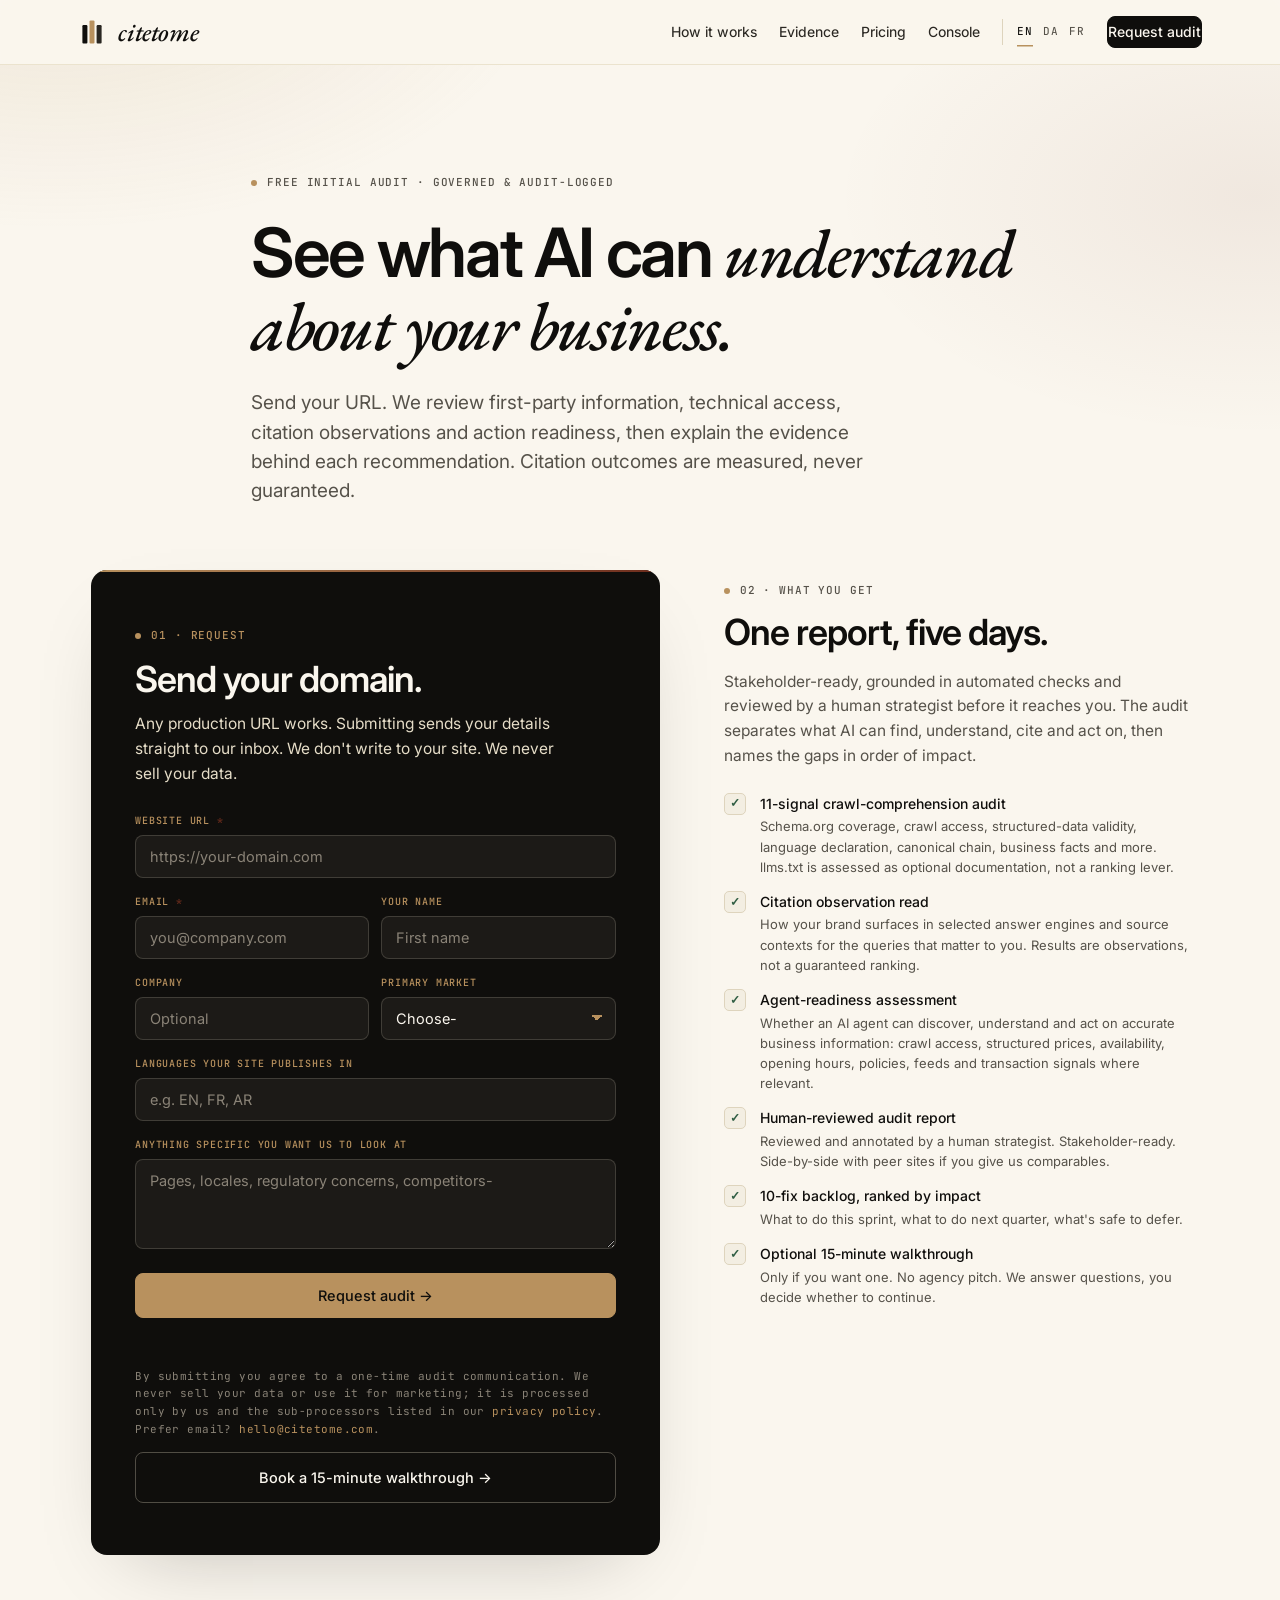
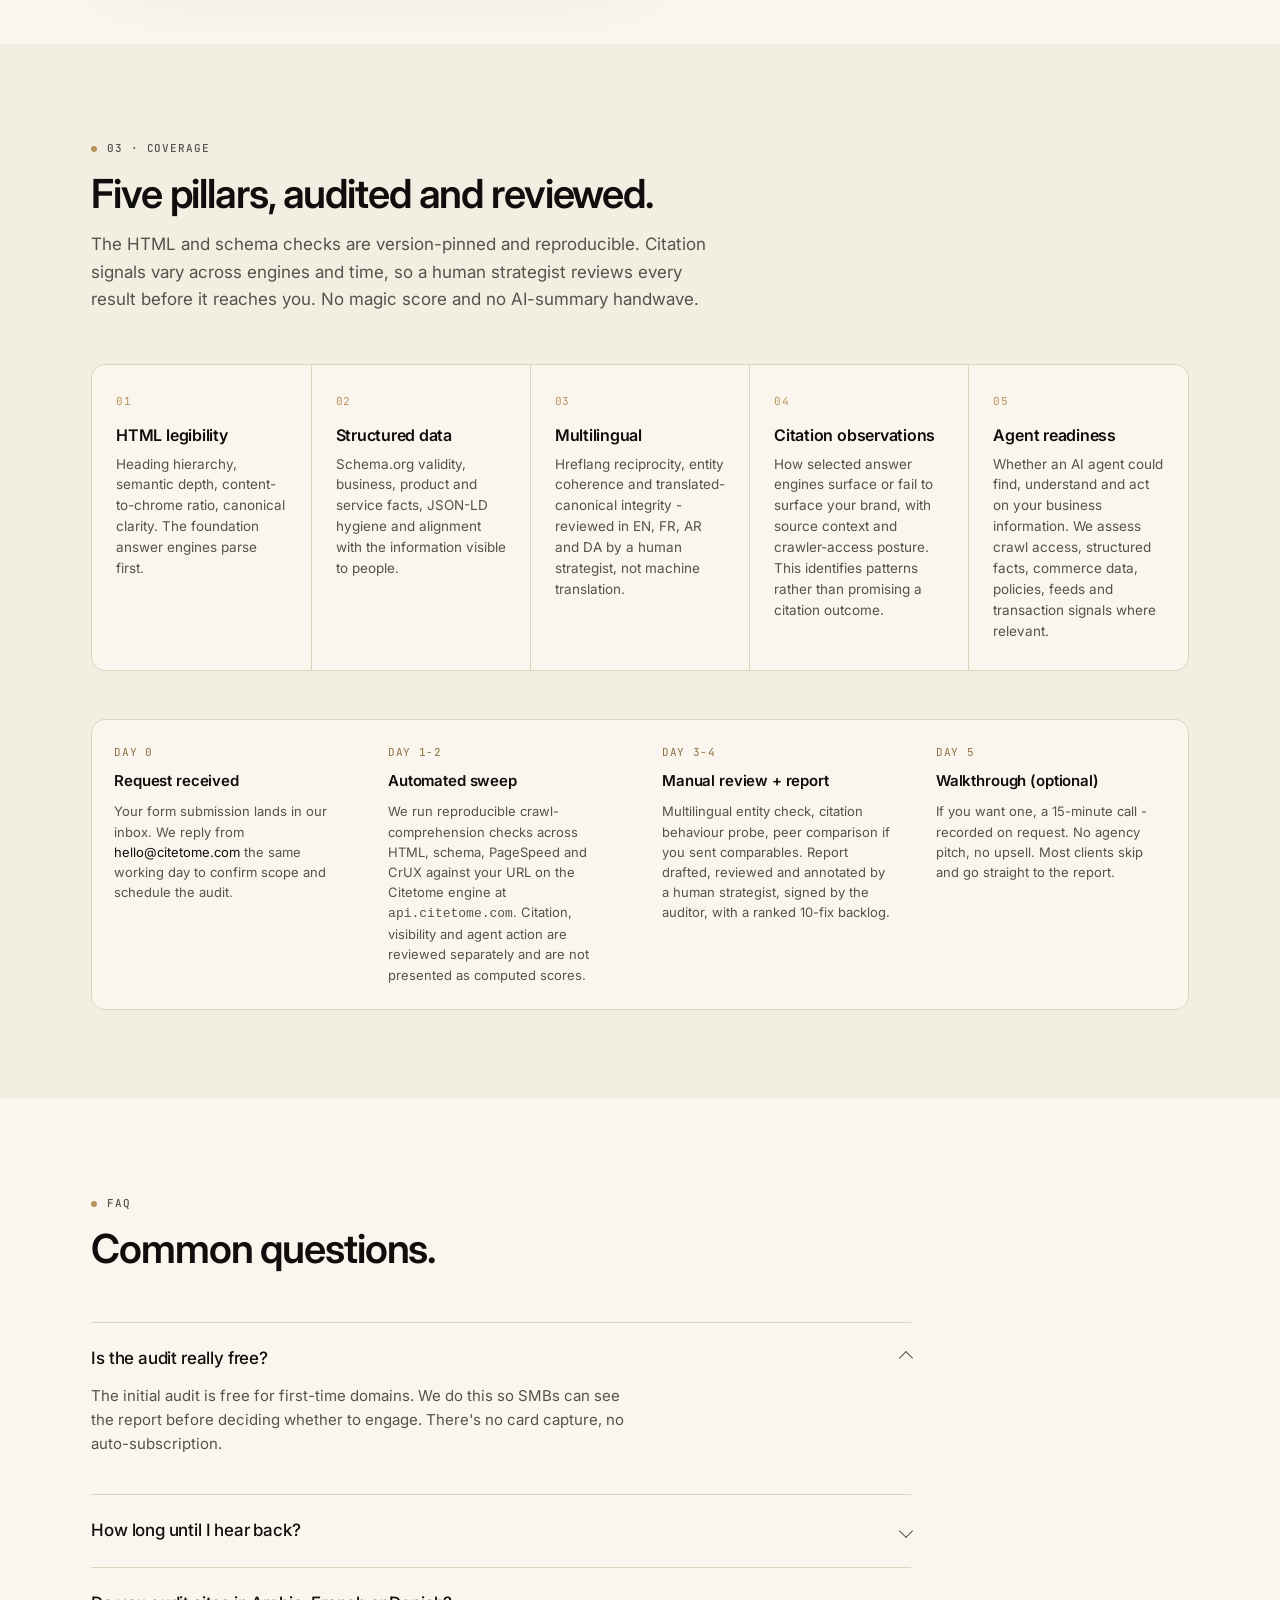
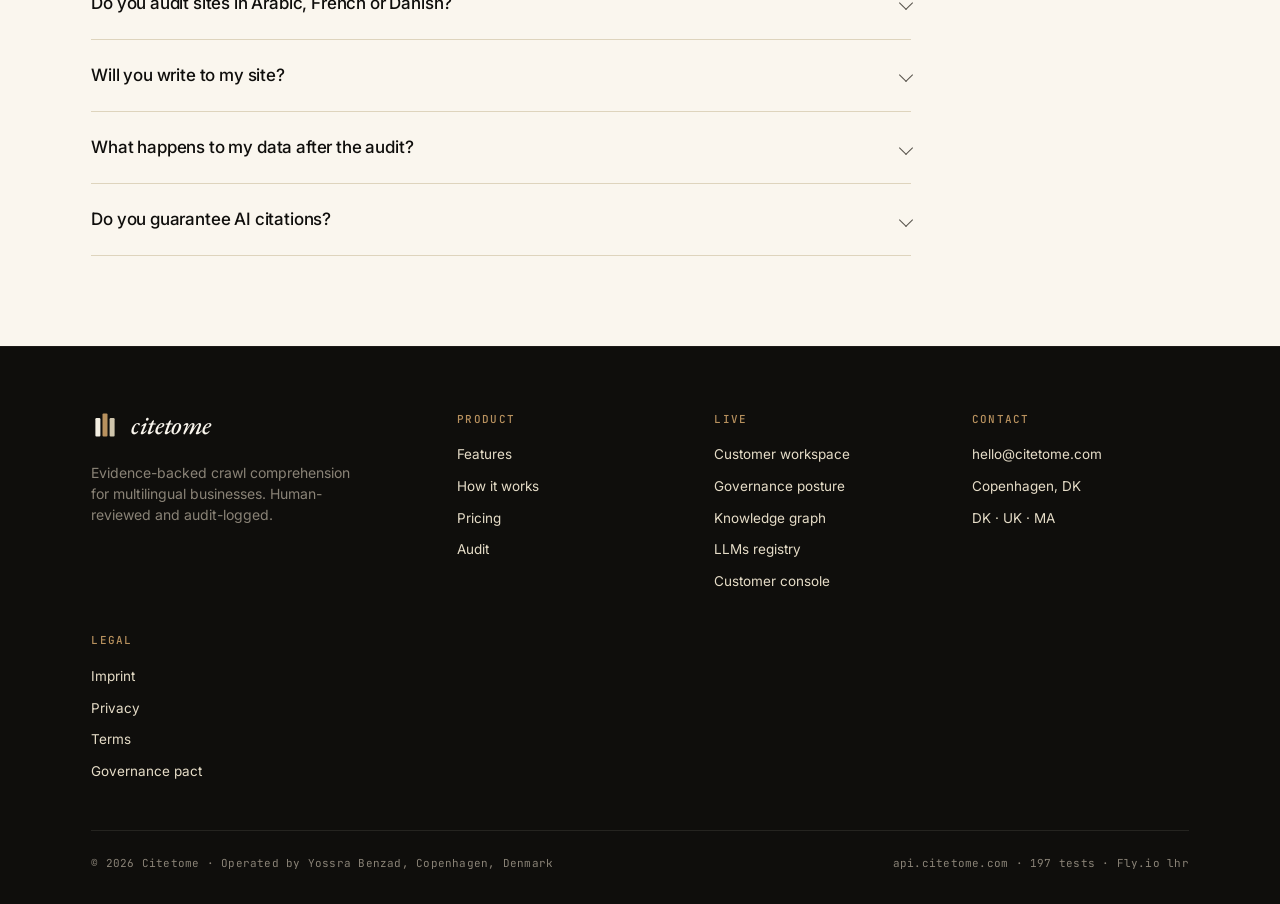
==== commit 45e7b3fe: "fix(marketing): align readiness claims with measured scope" ====
--- a/audit/index.html
+++ b/audit/index.html
@@ -330,7 +330,7 @@
           <ul class="checklist">
             <li>
               <span class="ck">✓</span>
-              <span><strong>11-signal AI-readiness audit</strong><small>Schema.org coverage, crawl access, structured-data validity, language declaration, canonical chain, business facts and more. llms.txt is assessed as optional documentation, not a ranking lever.</small></span>
+              <span><strong>11-signal crawl-comprehension audit</strong><small>Schema.org coverage, crawl access, structured-data validity, language declaration, canonical chain, business facts and more. llms.txt is assessed as optional documentation, not a ranking lever.</small></span>
             </li>
             <li>
               <span class="ck">✓</span>
@@ -396,7 +396,7 @@
 
       <div class="timeline">
         <div class="tstep"><div class="day">Day 0</div><h4>Request received</h4><p>Your form submission lands in our inbox. We reply from <a href="mailto:hello@citetome.com">hello@citetome.com</a> the same working day to confirm scope and schedule the audit.</p></div>
-        <div class="tstep"><div class="day">Day 1-2</div><h4>Automated sweep</h4><p>We run the automated checks - HTML, schema, PageSpeed, CrUX, AI citation, agent readiness - against your URL on the Citetome engine at <code>api.citetome.com</code>. The HTML and schema scoring is reproducible: same site, same score.</p></div>
+        <div class="tstep"><div class="day">Day 1-2</div><h4>Automated sweep</h4><p>We run reproducible crawl-comprehension checks across HTML, schema, PageSpeed and CrUX against your URL on the Citetome engine at <code>api.citetome.com</code>. Citation, visibility and agent action are reviewed separately and are not presented as computed scores.</p></div>
         <div class="tstep"><div class="day">Day 3-4</div><h4>Manual review + report</h4><p>Multilingual entity check, citation behaviour probe, peer comparison if you sent comparables. Report drafted, reviewed and annotated by a human strategist, signed by the auditor, with a ranked 10-fix backlog.</p></div>
         <div class="tstep"><div class="day">Day 5</div><h4>Walkthrough (optional)</h4><p>If you want one, a 15-minute call - recorded on request. No agency pitch, no upsell. Most clients skip and go straight to the report.</p></div>
       </div>
@@ -450,7 +450,7 @@
             </svg>
             <span class="brand-word">citetome</span>
           </a>
-          <p class="foot-blurb">The AEO &amp; GEO control plane for multilingual SMBs. Governed, audit-logged, multi-region.</p>
+          <p class="foot-blurb">Evidence-backed crawl comprehension for multilingual businesses. Human-reviewed and audit-logged.</p>
         </div>
         <div class="foot-col">
           <h5>Product</h5>
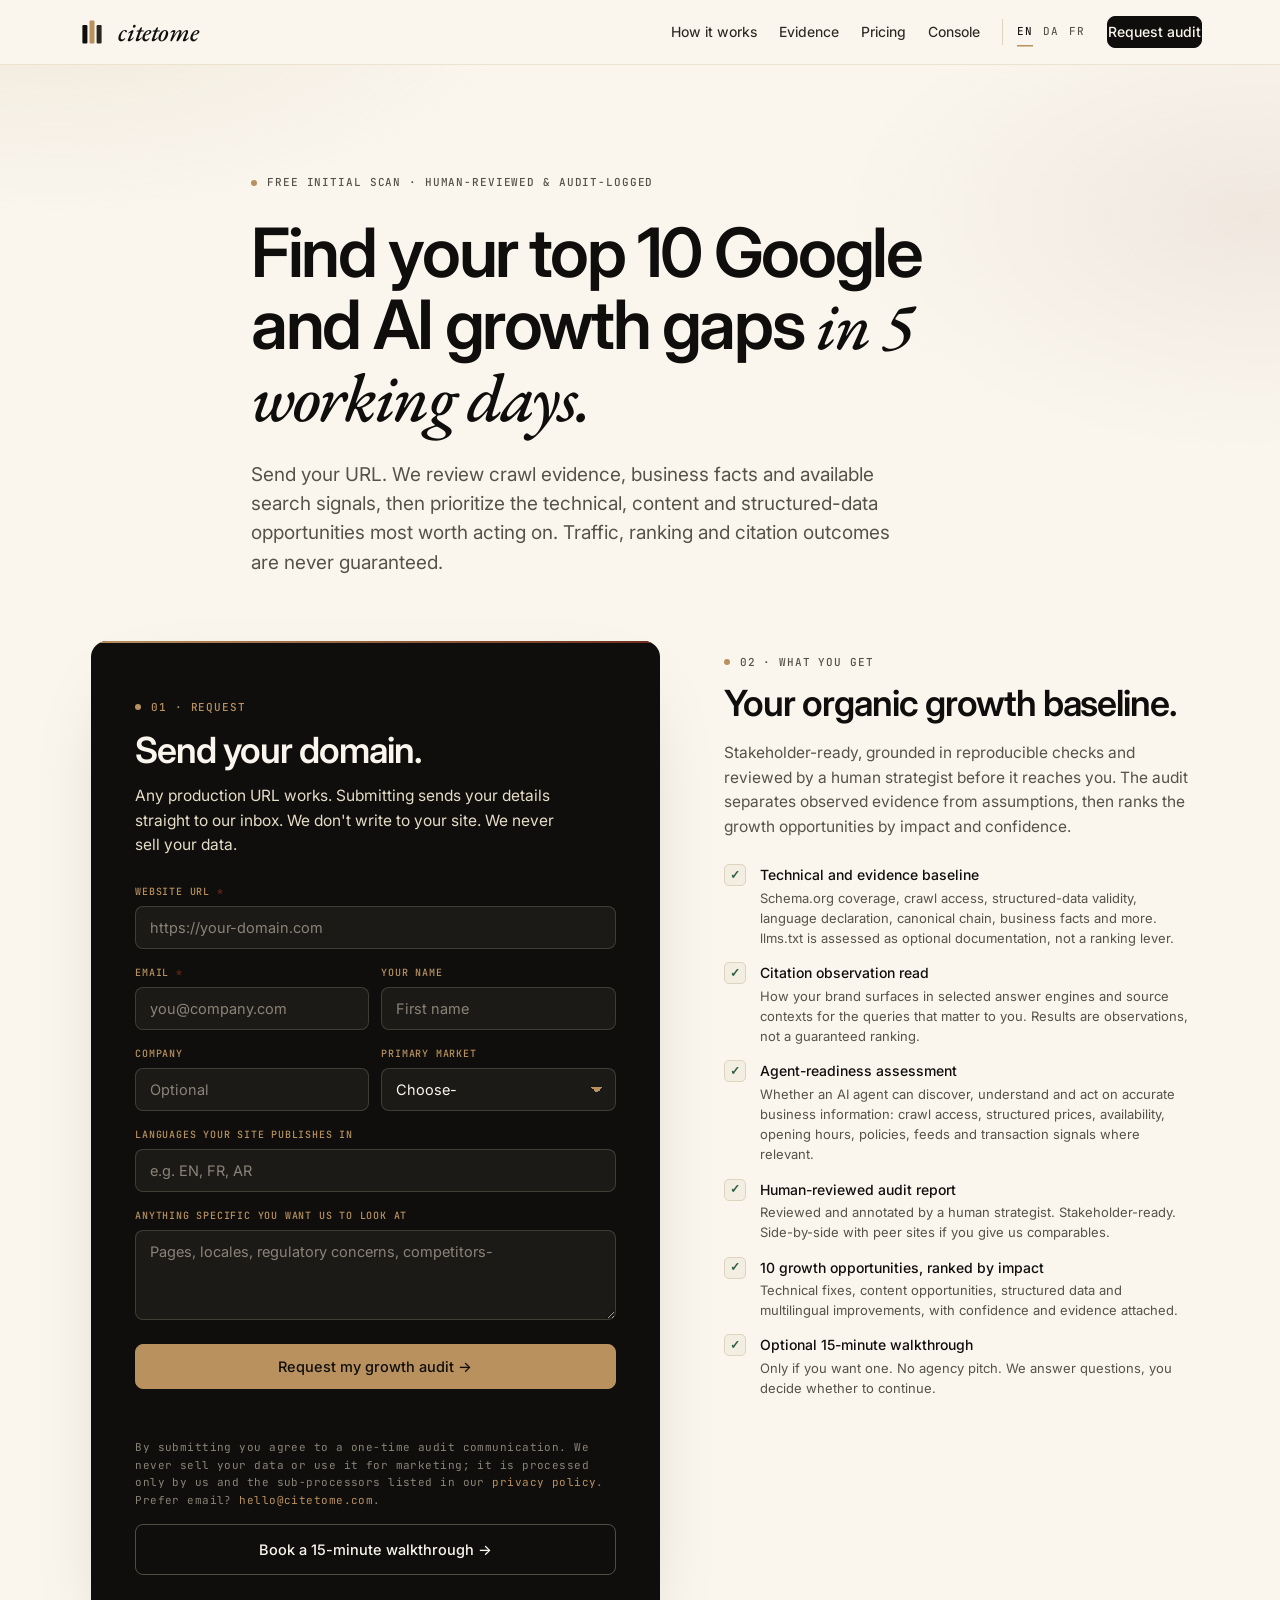
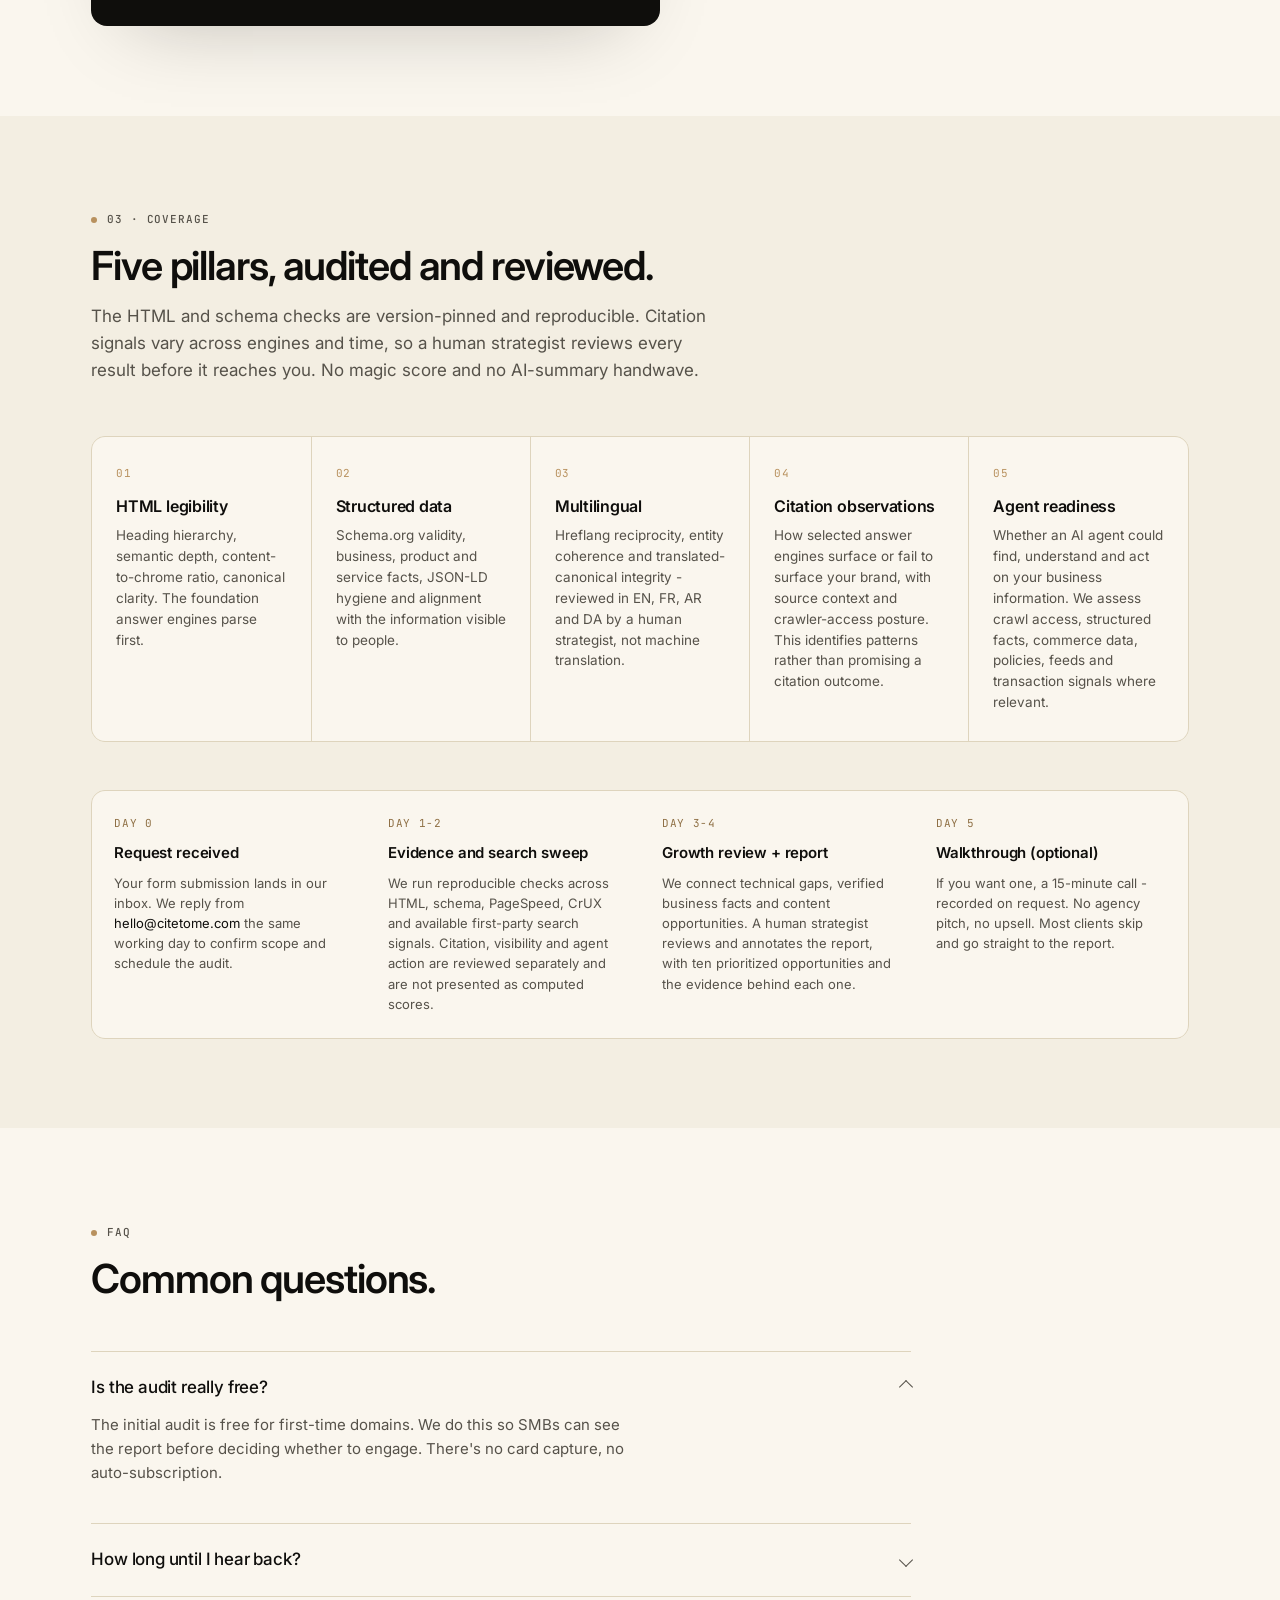
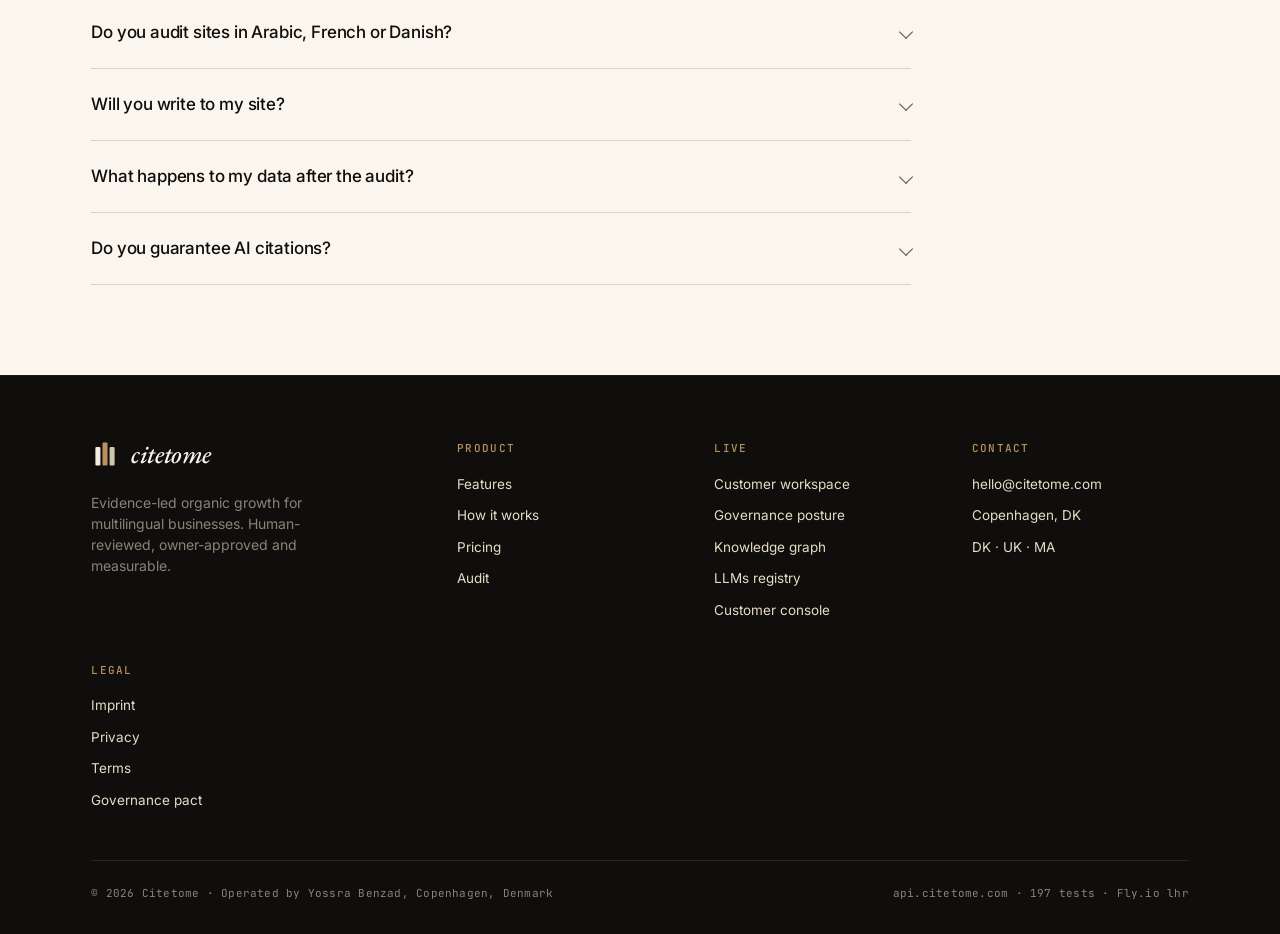
==== commit 3b1032ee: "feat: position CiteToMe for evidence-led organic growth" ====
--- a/audit/index.html
+++ b/audit/index.html
@@ -3,17 +3,17 @@
 <head>
   <meta charset="UTF-8">
   <meta name="viewport" content="width=device-width, initial-scale=1.0">
-  <title>Request an AI-readiness audit - Citetome</title>
-  <meta name="description" content="Request a Citetome AI-readiness audit. Get a human-reviewed report on what AI systems can find, understand, cite and act on about your business.">
-  <meta property="og:title" content="Request a Citetome Audit">
-  <meta property="og:description" content="Free initial audit. Automated checks, human review. Five working days. No commitment.">
+  <title>Organic growth audit for Google and AI search - Citetome</title>
+  <meta name="description" content="Find 10 evidence-backed organic growth opportunities across Google and AI search in five working days. Human-reviewed, owner-approved and measurable.">
+  <meta property="og:title" content="Citetome organic growth audit">
+  <meta property="og:description" content="Find your top 10 Google and AI growth gaps in five working days. Human-reviewed, with no ranking guarantees.">
   <meta property="og:type" content="website">
   <meta property="og:url" content="https://citetome.com/audit/">
   <meta property="og:site_name" content="Citetome">
   <meta property="og:locale" content="en_GB">
   <meta name="twitter:card" content="summary_large_image">
-  <meta name="twitter:title" content="Request a Citetome Audit">
-  <meta name="twitter:description" content="Free initial audit. Automated checks, human review. Five working days. No commitment.">
+  <meta name="twitter:title" content="Citetome organic growth audit">
+  <meta name="twitter:description" content="Find your top 10 Google and AI growth gaps in five working days. Human-reviewed, with no ranking guarantees.">
   <meta name="theme-color" content="#FAF6EE">
   <meta name="robots" content="index, follow, max-image-preview:large, max-snippet:-1">
   <meta name="author" content="Yossra Benzad">
@@ -221,7 +221,7 @@
     "name":"Citetome Initial Audit",
     "url":"https://citetome.com/audit/",
     "provider":{"@type":"Organization","name":"Citetome","url":"https://citetome.com/"},
-    "serviceType":"AEO and GEO audit",
+    "serviceType":"Evidence-led organic growth audit",
     "areaServed":["EU","UK","MA"]
   }
   </script>
@@ -252,9 +252,9 @@
 
   <header class="ph">
     <div class="container">
-      <span class="eyebrow">Free initial audit · Governed &amp; audit-logged</span>
-      <h1>See what AI can <em>understand about your business.</em></h1>
-      <p class="sub">Send your URL. We review first-party information, technical access, citation observations and action readiness, then explain the evidence behind each recommendation. Citation outcomes are measured, never guaranteed.</p>
+      <span class="eyebrow">Free initial scan · Human-reviewed &amp; audit-logged</span>
+      <h1>Find your top 10 Google and AI growth gaps <em>in 5 working days.</em></h1>
+      <p class="sub">Send your URL. We review crawl evidence, business facts and available search signals, then prioritize the technical, content and structured-data opportunities most worth acting on. Traffic, ranking and citation outcomes are never guaranteed.</p>
     </div>
   </header>
 
@@ -316,7 +316,7 @@
 
           <input type="hidden" name="source" value="citetome.com/audit/">
 
-          <button class="btn" type="submit">Request audit &rarr;</button>
+          <button class="btn" type="submit">Request my growth audit &rarr;</button>
           <div class="audit-feedback" id="audit-feedback" aria-live="polite"></div>
           <div class="audit-meta">By submitting you agree to a one-time audit communication. We never sell your data or use it for marketing; it is processed only by us and the sub-processors listed in our <a href="/legal/">privacy policy</a>. Prefer email? <a href="mailto:hello@citetome.com">hello@citetome.com</a>.</div>
 
@@ -325,12 +325,12 @@
 
         <div class="summary">
           <span class="eyebrow">02 · What you get</span>
-          <h2>One report, five days.</h2>
-          <p>Stakeholder-ready, grounded in automated checks and reviewed by a human strategist before it reaches you. The audit separates what AI can find, understand, cite and act on, then names the gaps in order of impact.</p>
+          <h2>Your organic growth baseline.</h2>
+          <p>Stakeholder-ready, grounded in reproducible checks and reviewed by a human strategist before it reaches you. The audit separates observed evidence from assumptions, then ranks the growth opportunities by impact and confidence.</p>
           <ul class="checklist">
             <li>
               <span class="ck">✓</span>
-              <span><strong>11-signal crawl-comprehension audit</strong><small>Schema.org coverage, crawl access, structured-data validity, language declaration, canonical chain, business facts and more. llms.txt is assessed as optional documentation, not a ranking lever.</small></span>
+              <span><strong>Technical and evidence baseline</strong><small>Schema.org coverage, crawl access, structured-data validity, language declaration, canonical chain, business facts and more. llms.txt is assessed as optional documentation, not a ranking lever.</small></span>
             </li>
             <li>
               <span class="ck">✓</span>
@@ -346,7 +346,7 @@
             </li>
             <li>
               <span class="ck">✓</span>
-              <span><strong>10-fix backlog, ranked by impact</strong><small>What to do this sprint, what to do next quarter, what's safe to defer.</small></span>
+              <span><strong>10 growth opportunities, ranked by impact</strong><small>Technical fixes, content opportunities, structured data and multilingual improvements, with confidence and evidence attached.</small></span>
             </li>
             <li>
               <span class="ck">✓</span>
@@ -396,8 +396,8 @@
 
       <div class="timeline">
         <div class="tstep"><div class="day">Day 0</div><h4>Request received</h4><p>Your form submission lands in our inbox. We reply from <a href="mailto:hello@citetome.com">hello@citetome.com</a> the same working day to confirm scope and schedule the audit.</p></div>
-        <div class="tstep"><div class="day">Day 1-2</div><h4>Automated sweep</h4><p>We run reproducible crawl-comprehension checks across HTML, schema, PageSpeed and CrUX against your URL on the Citetome engine at <code>api.citetome.com</code>. Citation, visibility and agent action are reviewed separately and are not presented as computed scores.</p></div>
-        <div class="tstep"><div class="day">Day 3-4</div><h4>Manual review + report</h4><p>Multilingual entity check, citation behaviour probe, peer comparison if you sent comparables. Report drafted, reviewed and annotated by a human strategist, signed by the auditor, with a ranked 10-fix backlog.</p></div>
+        <div class="tstep"><div class="day">Day 1-2</div><h4>Evidence and search sweep</h4><p>We run reproducible checks across HTML, schema, PageSpeed, CrUX and available first-party search signals. Citation, visibility and agent action are reviewed separately and are not presented as computed scores.</p></div>
+        <div class="tstep"><div class="day">Day 3-4</div><h4>Growth review + report</h4><p>We connect technical gaps, verified business facts and content opportunities. A human strategist reviews and annotates the report, with ten prioritized opportunities and the evidence behind each one.</p></div>
         <div class="tstep"><div class="day">Day 5</div><h4>Walkthrough (optional)</h4><p>If you want one, a 15-minute call - recorded on request. No agency pitch, no upsell. Most clients skip and go straight to the report.</p></div>
       </div>
     </div>
@@ -450,7 +450,7 @@
             </svg>
             <span class="brand-word">citetome</span>
           </a>
-          <p class="foot-blurb">Evidence-backed crawl comprehension for multilingual businesses. Human-reviewed and audit-logged.</p>
+          <p class="foot-blurb">Evidence-led organic growth for multilingual businesses. Human-reviewed, owner-approved and measurable.</p>
         </div>
         <div class="foot-col">
           <h5>Product</h5>
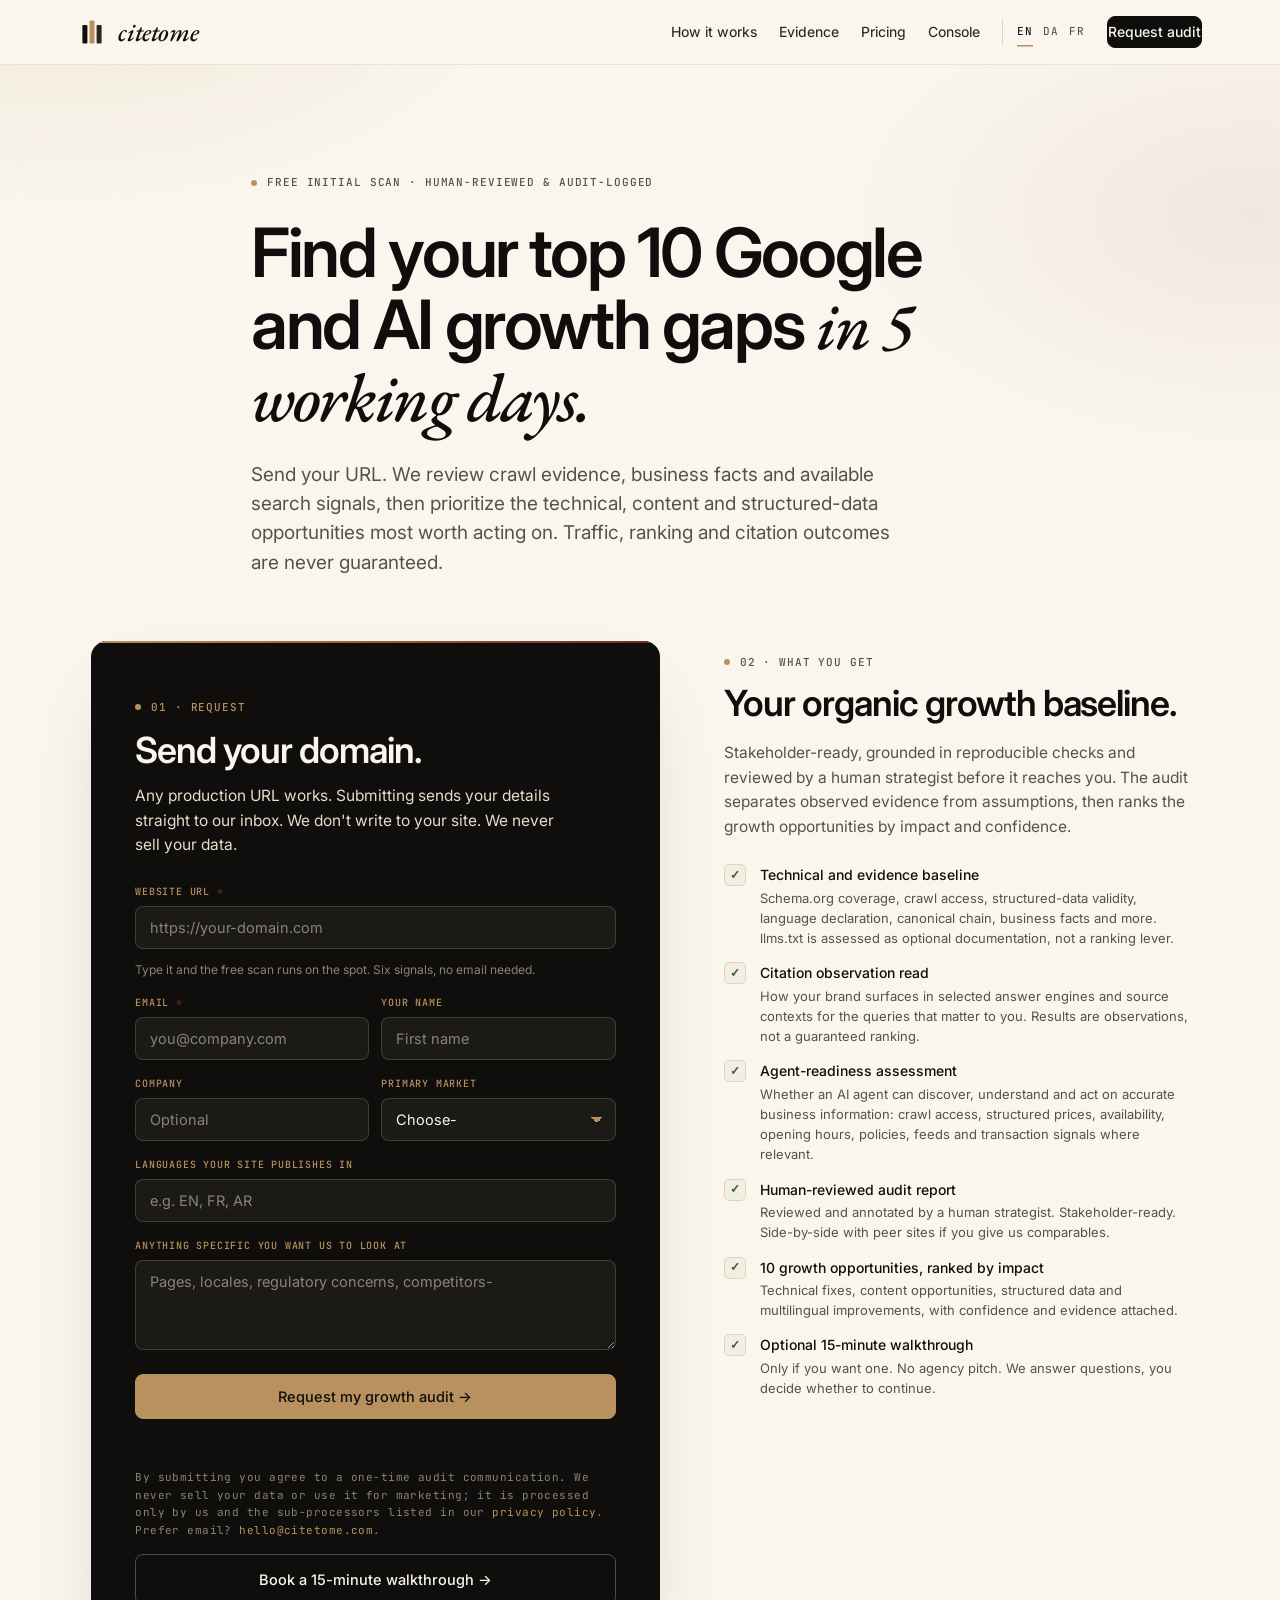
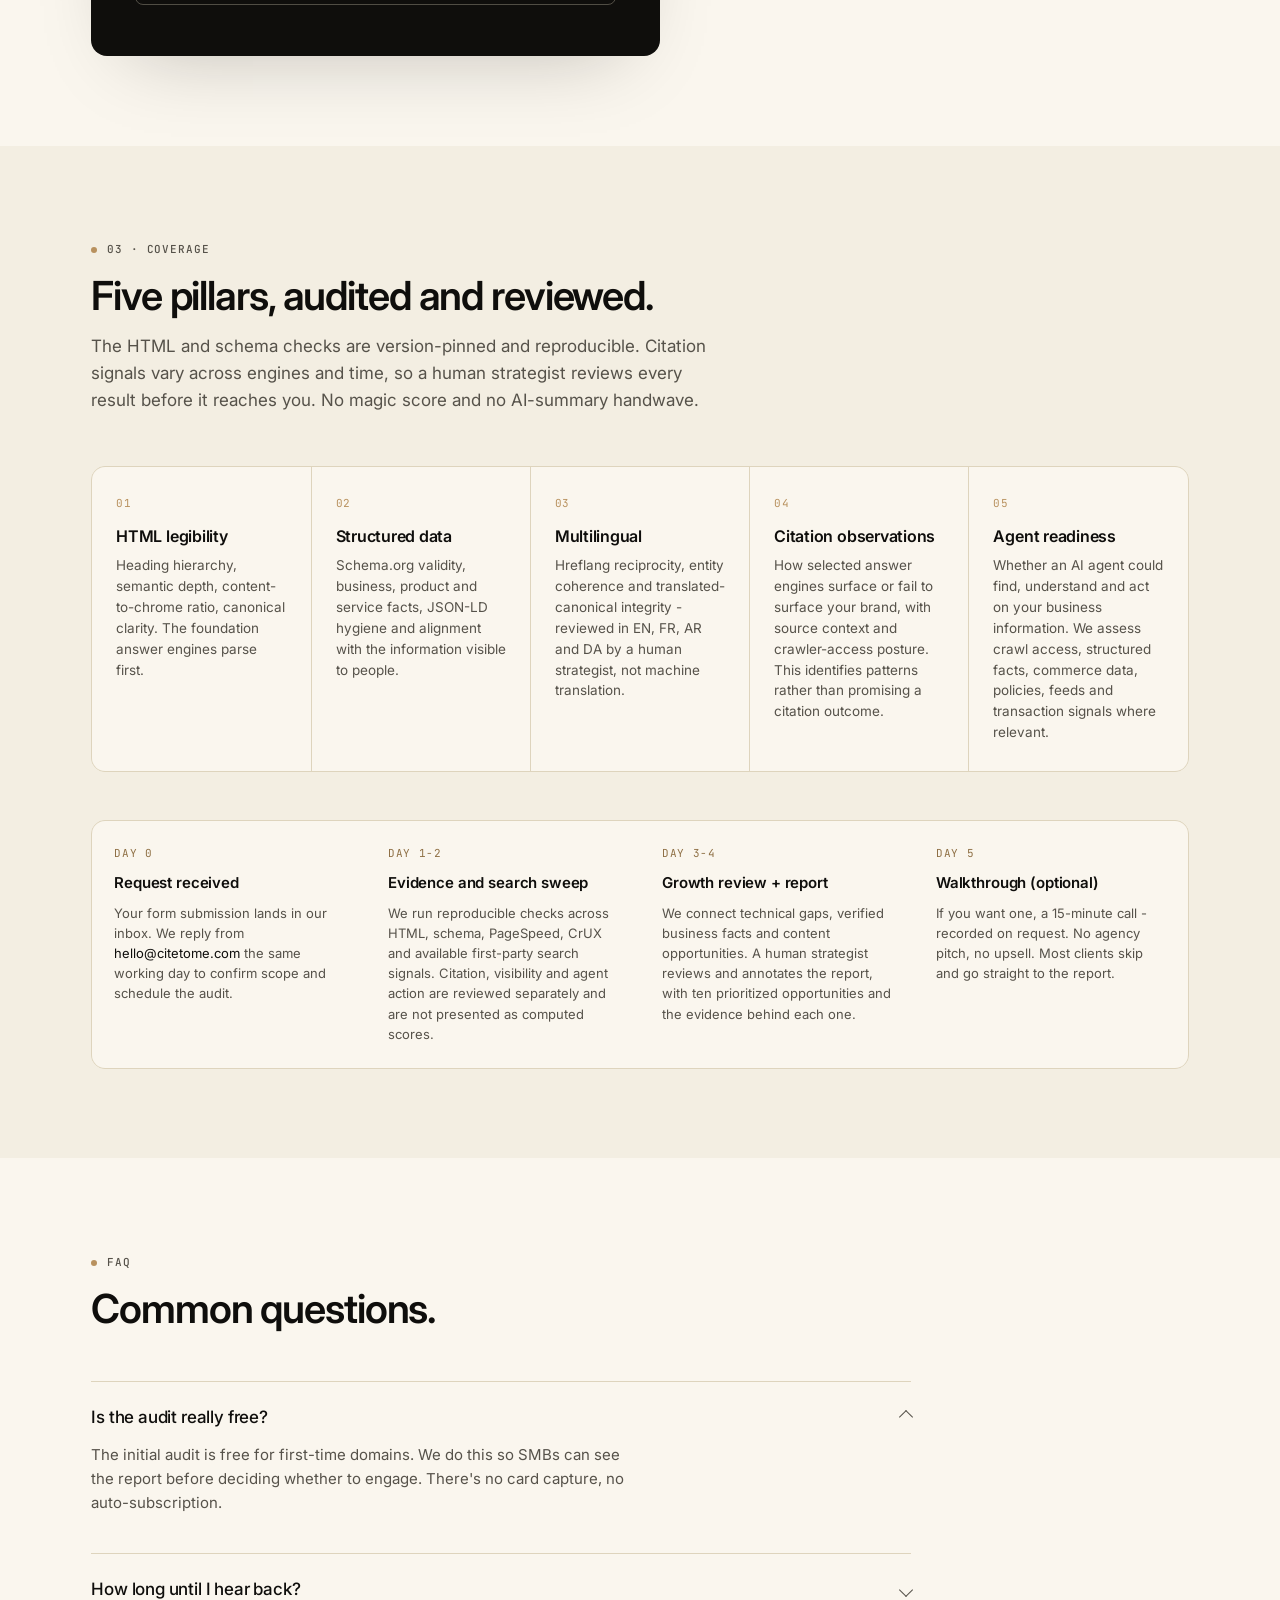
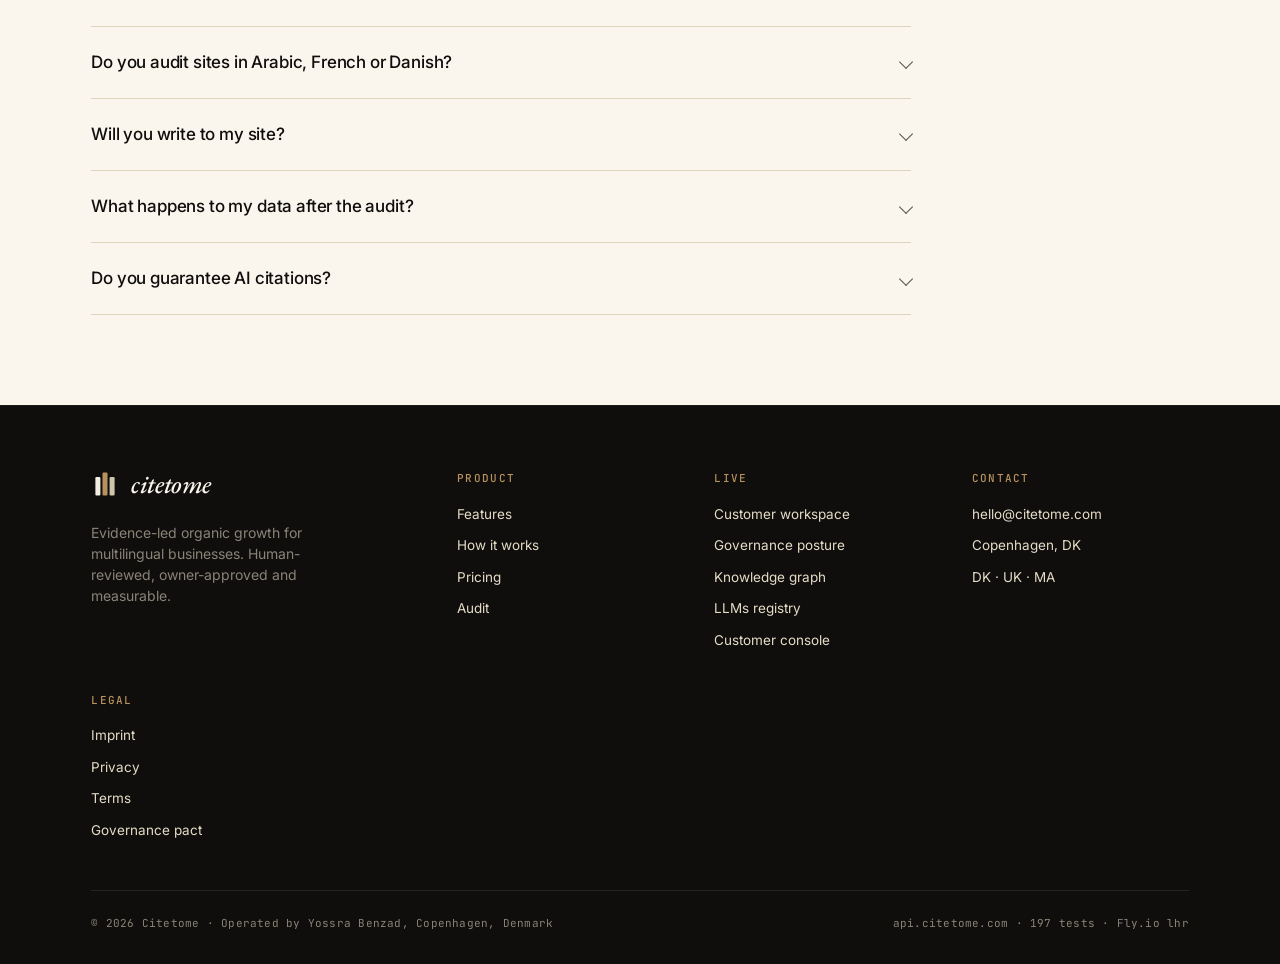
==== commit eed4eb97: "feat(marketing): name the free scan as the top of the funnel The scan already existed and worked. PO" ====
--- a/audit/index.html
+++ b/audit/index.html
@@ -272,6 +272,7 @@
           <div class="fld">
             <label for="url">Website URL <span style="color:var(--oxblood)">*</span></label>
             <input id="url" name="url" type="url" placeholder="https://your-domain.com" required pattern="https?://.+">
+            <span style="display:block;margin-top:6px;font-family:var(--sans);font-size:12px;line-height:1.5;color:var(--stone);">Type it and the free scan runs on the spot. Six signals, no email needed.</span>
             <div id="preview-box" class="preview-box" hidden aria-live="polite"></div>
           </div>
 
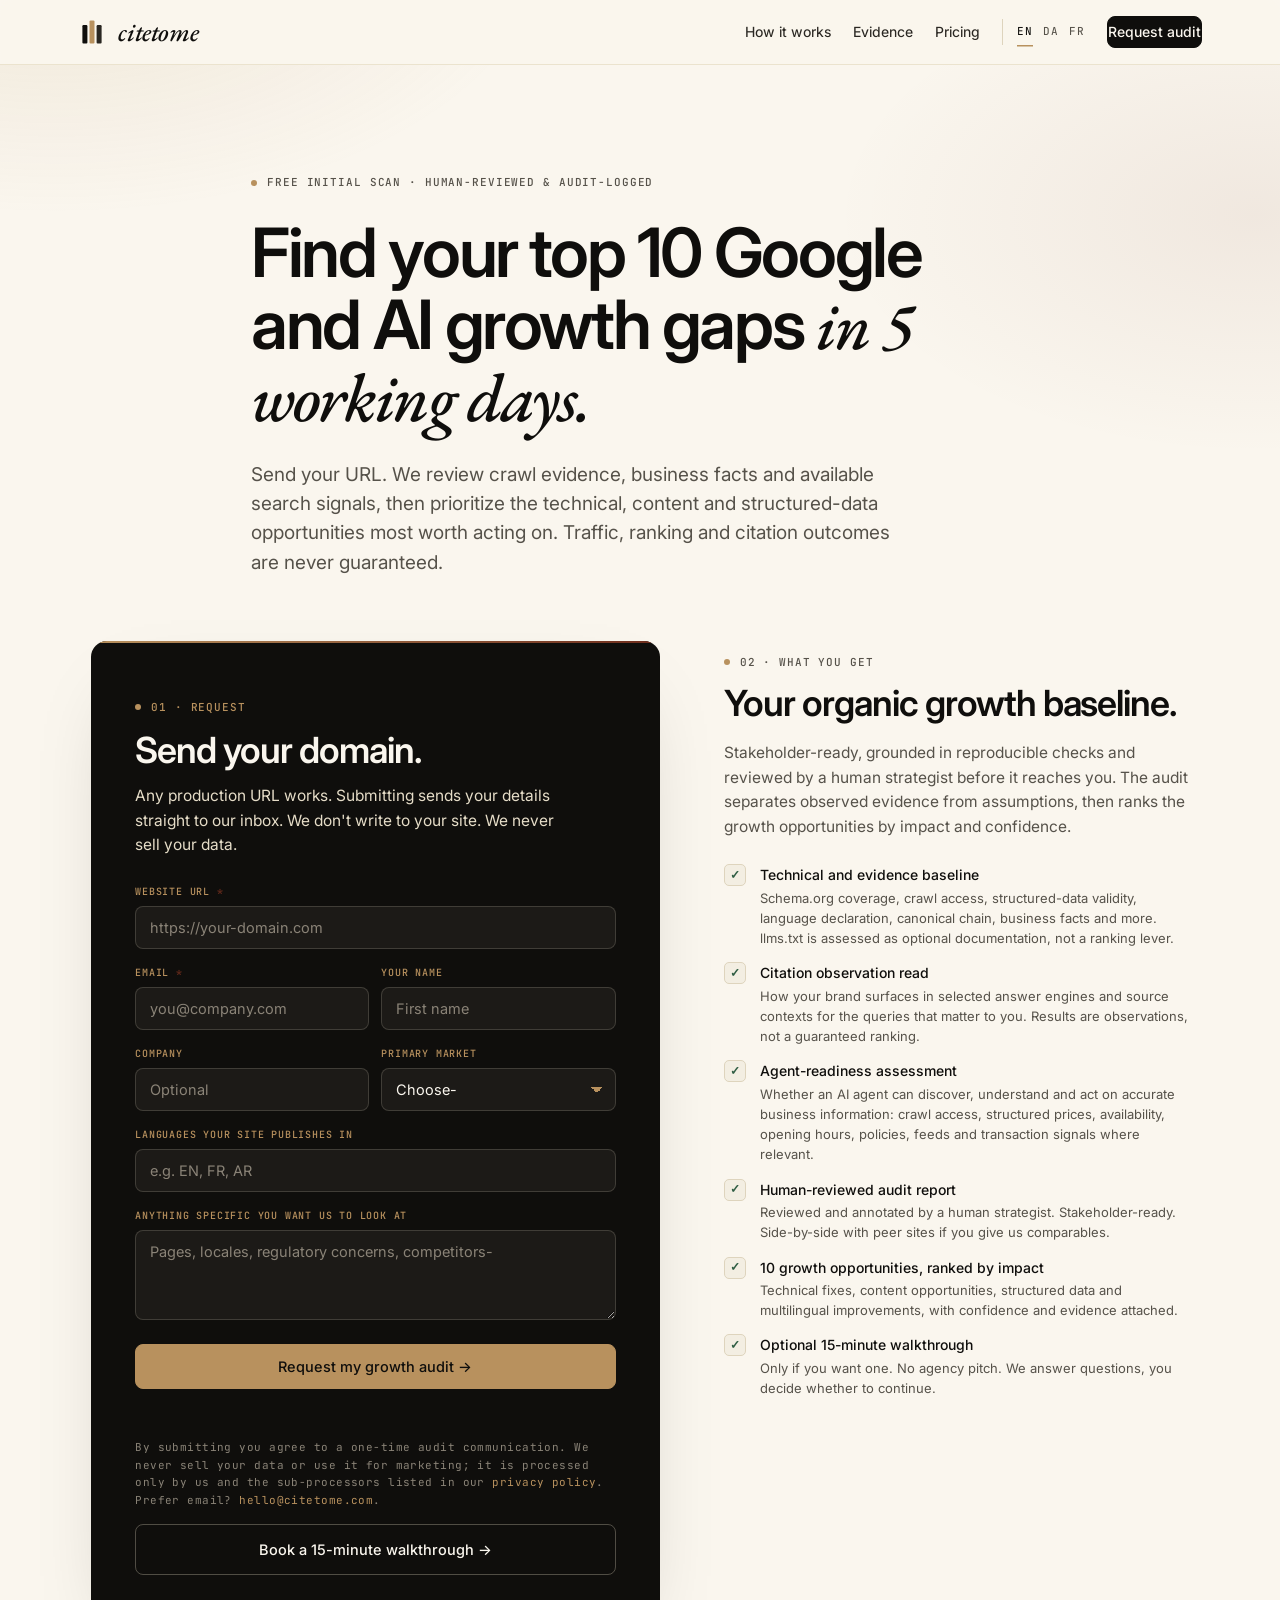
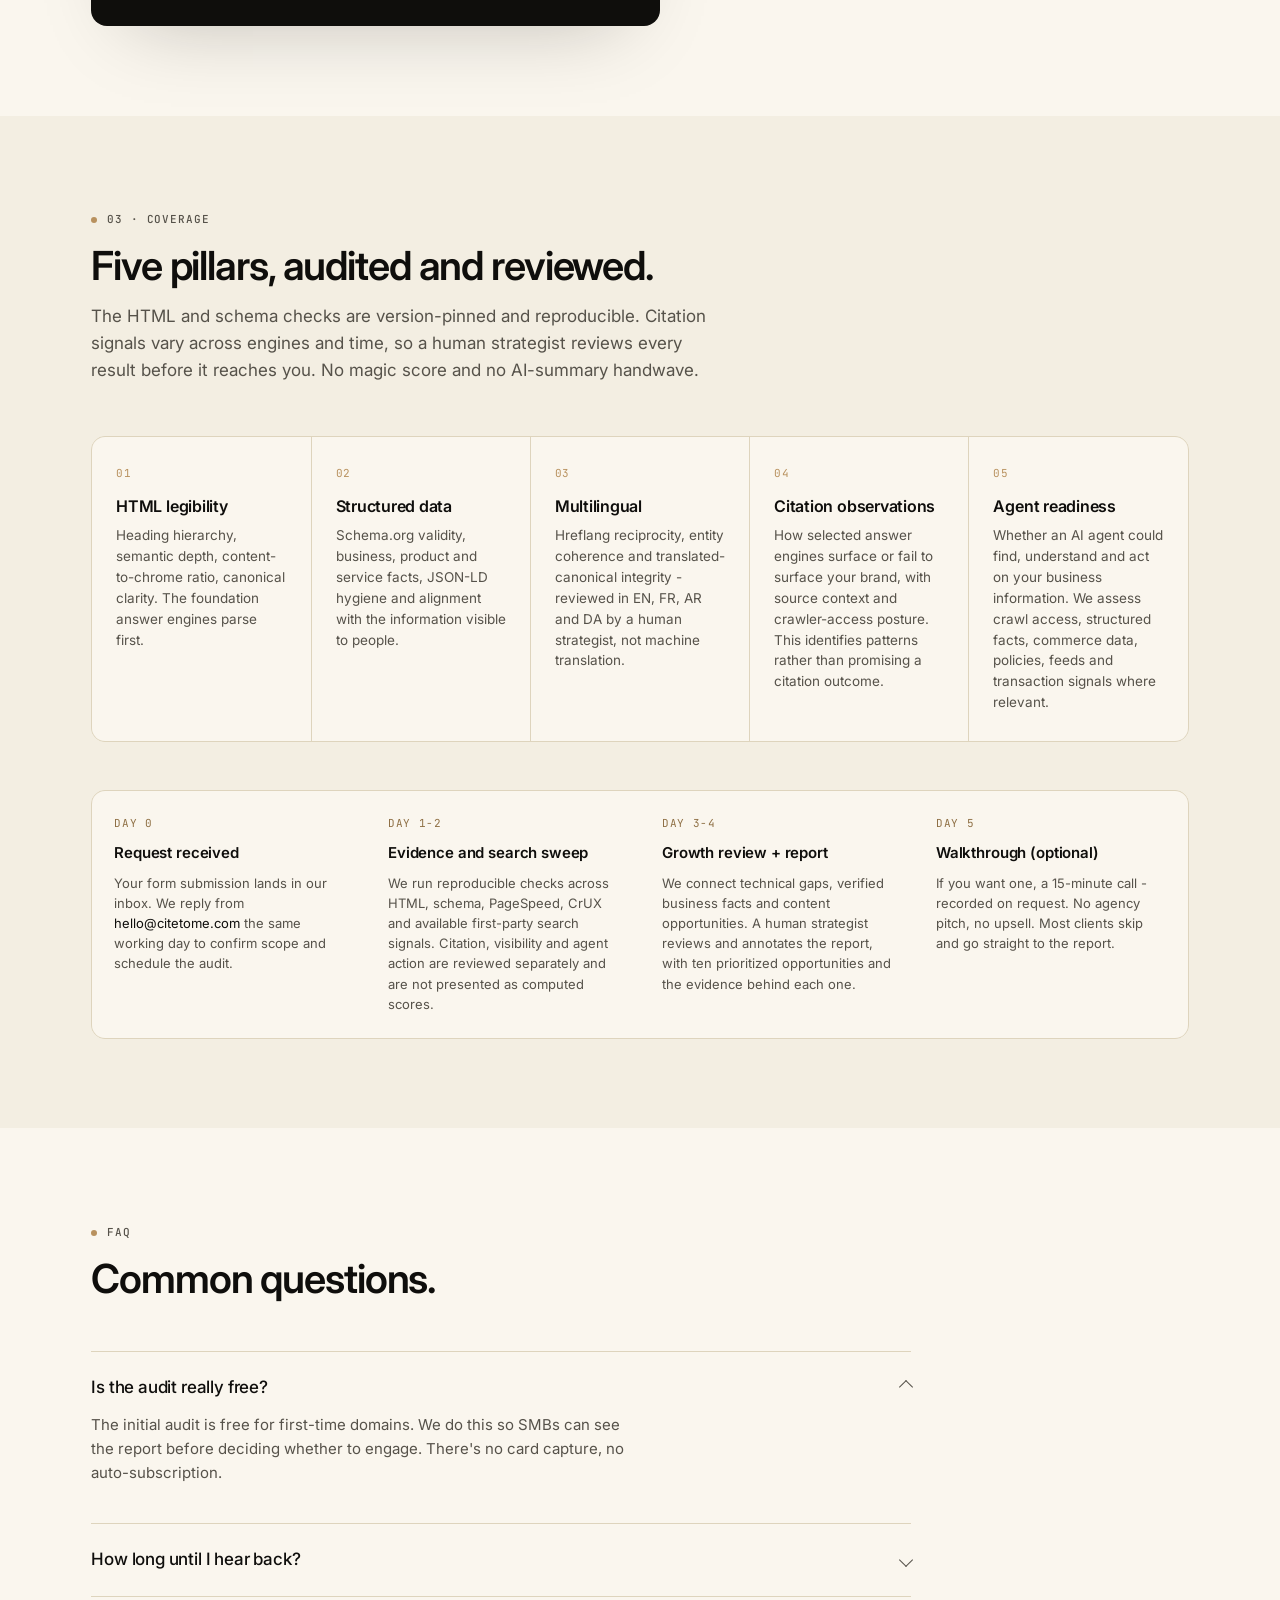
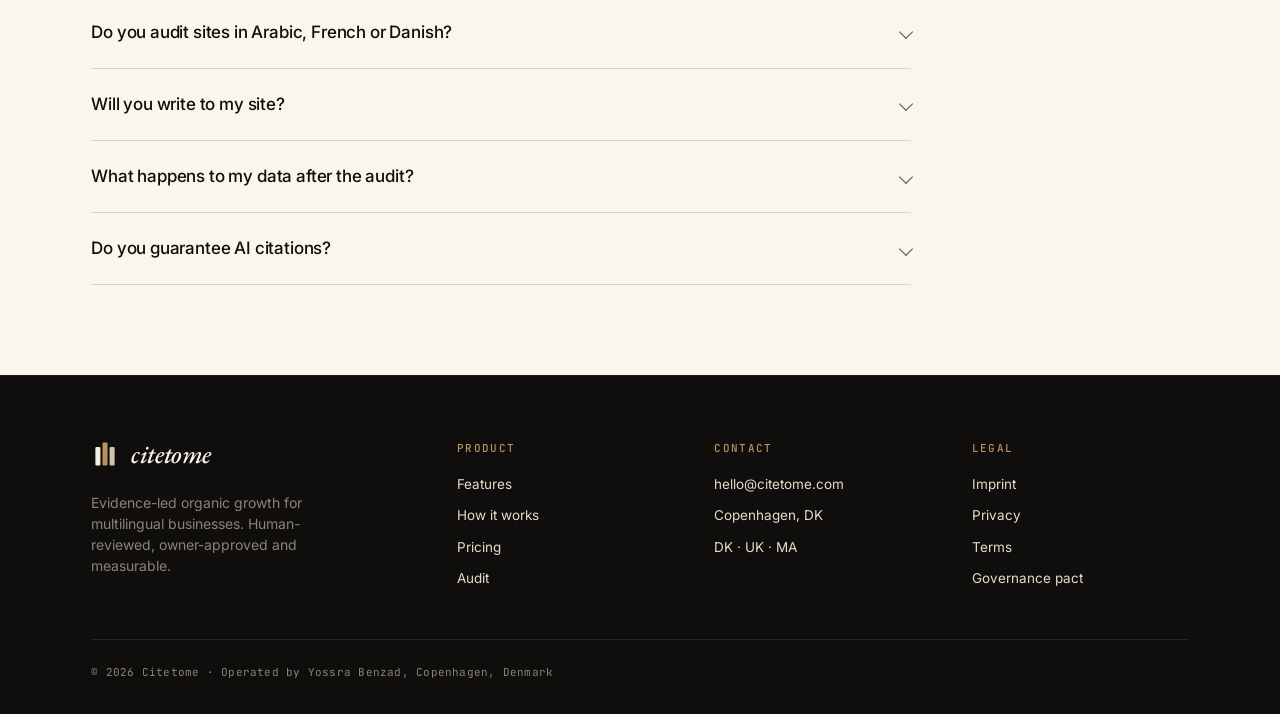
==== commit 258c102d: "fix(site): honest state while the audit engine is offline - Audit form posts to Formspree (xgoqkplq)" ====
--- a/audit/index.html
+++ b/audit/index.html
@@ -243,7 +243,6 @@
         <a href="/#how">How it works</a>
         <a href="/#network">Evidence</a>
         <a href="/pricing/">Pricing</a>
-        <a href="https://api.citetome.com/customer" target="_blank" rel="noopener" title="Live customer dashboard">Console</a>
         <span class="lang-switch"><a href="/audit/" class="on" aria-current="true">EN</a><a href="/da/audit/" lang="da" hreflang="da">DA</a><a href="/fr/audit/" lang="fr" hreflang="fr">FR</a></span>
         <a href="/audit/#form" class="btn">Request audit</a>
       </div>
@@ -262,7 +261,7 @@
     <div class="container">
       <div class="form-stage">
 
-        <form class="audit-form" id="audit-form" action="https://api.citetome.com/public/audit-request" method="POST" novalidate>
+        <form class="audit-form" id="audit-form" action="https://formspree.io/f/xgoqkplq" method="POST" novalidate>
           <span class="eyebrow">01 · Request</span>
           <h2 id="form">Send your domain.</h2>
           <p class="lead">Any production URL works. Submitting sends your details straight to our inbox. We don't write to your site. We never sell your data.</p>
@@ -272,7 +271,6 @@
           <div class="fld">
             <label for="url">Website URL <span style="color:var(--oxblood)">*</span></label>
             <input id="url" name="url" type="url" placeholder="https://your-domain.com" required pattern="https?://.+">
-            <span style="display:block;margin-top:6px;font-family:var(--sans);font-size:12px;line-height:1.5;color:var(--stone);">Type it and the free scan runs on the spot. Six signals, no email needed.</span>
             <div id="preview-box" class="preview-box" hidden aria-live="polite"></div>
           </div>
 
@@ -463,16 +461,6 @@
           </ul>
         </div>
         <div class="foot-col">
-          <h5>Live</h5>
-          <ul>
-            <li><a href="/dashboard/">Customer workspace</a></li>
-            <li><a href="https://api.citetome.com/governance" target="_blank" rel="noopener">Governance posture</a></li>
-            <li><a href="https://api.citetome.com/kg/sitemap.xml" target="_blank" rel="noopener">Knowledge graph</a></li>
-            <li><a href="https://api.citetome.com/llms.txt" target="_blank" rel="noopener">LLMs registry</a></li>
-            <li><a href="https://api.citetome.com/customer" target="_blank" rel="noopener" title="For existing customers">Customer console</a></li>
-          </ul>
-        </div>
-        <div class="foot-col">
           <h5>Contact</h5>
           <ul>
             <li><a href="mailto:hello@citetome.com">hello@citetome.com</a></li>
@@ -492,7 +480,6 @@
       </div>
       <div class="foot-base">
         <div>© 2026 Citetome · Operated by Yossra Benzad, Copenhagen, Denmark</div>
-        <div>api.citetome.com · 197 tests · Fly.io lhr</div>
       </div>
     </div>
   </footer>
@@ -534,7 +521,7 @@
       var fb = document.getElementById('audit-feedback');
       if(!f) return;
 
-      var ENDPOINT = 'https://api.citetome.com/public/audit-request';
+      var ENDPOINT = 'https://formspree.io/f/xgoqkplq';
       var FETCH_TIMEOUT_MS = 45000;
 
       // Plan context from ?plan= (set by the pricing page CTAs).
@@ -608,6 +595,7 @@
       }
 
       function runPreview(){
+        return; // live preview disabled while the audit engine is offline
         if(!urlInput || !previewBox) return;
         var raw = urlInput.value.trim();
         if(raw === previewLastValue) return;
@@ -777,7 +765,7 @@
         };
 
         setSubmitting(true);
-        fb.textContent = 'Running your audit...';
+        fb.textContent = 'Sending your request...';
 
         var controller = null, timeoutId = null;
         var fetchOpts = {
@@ -794,14 +782,14 @@
         fetch(ENDPOINT, fetchOpts)
           .then(function(r){
             if(timeoutId) clearTimeout(timeoutId);
-            if(r.status === 201){
+            if(r.ok){
               return r.json().then(function(data){
                 var ref = (data && data.request_id) ? ' Reference #' + data.request_id + '.' : '';
-                fb.textContent = 'Received.' + ref + ' Your audit is running now - we will review the report and email it to you within five working days.';
+                fb.textContent = 'Received. We will review your site and email you within five working days.';
                 trackConversion('audit_request_submitted', { plan: planSlug || 'none', request_id: data && data.request_id });
                 f.reset();
               }).catch(function(){
-                fb.textContent = 'Received. Your audit is running now - we will review the report and email it to you within five working days.';
+                fb.textContent = 'Received. We will review your site and email you within five working days.';
                 trackConversion('audit_request_submitted', { plan: planSlug || 'none' });
                 f.reset();
               });
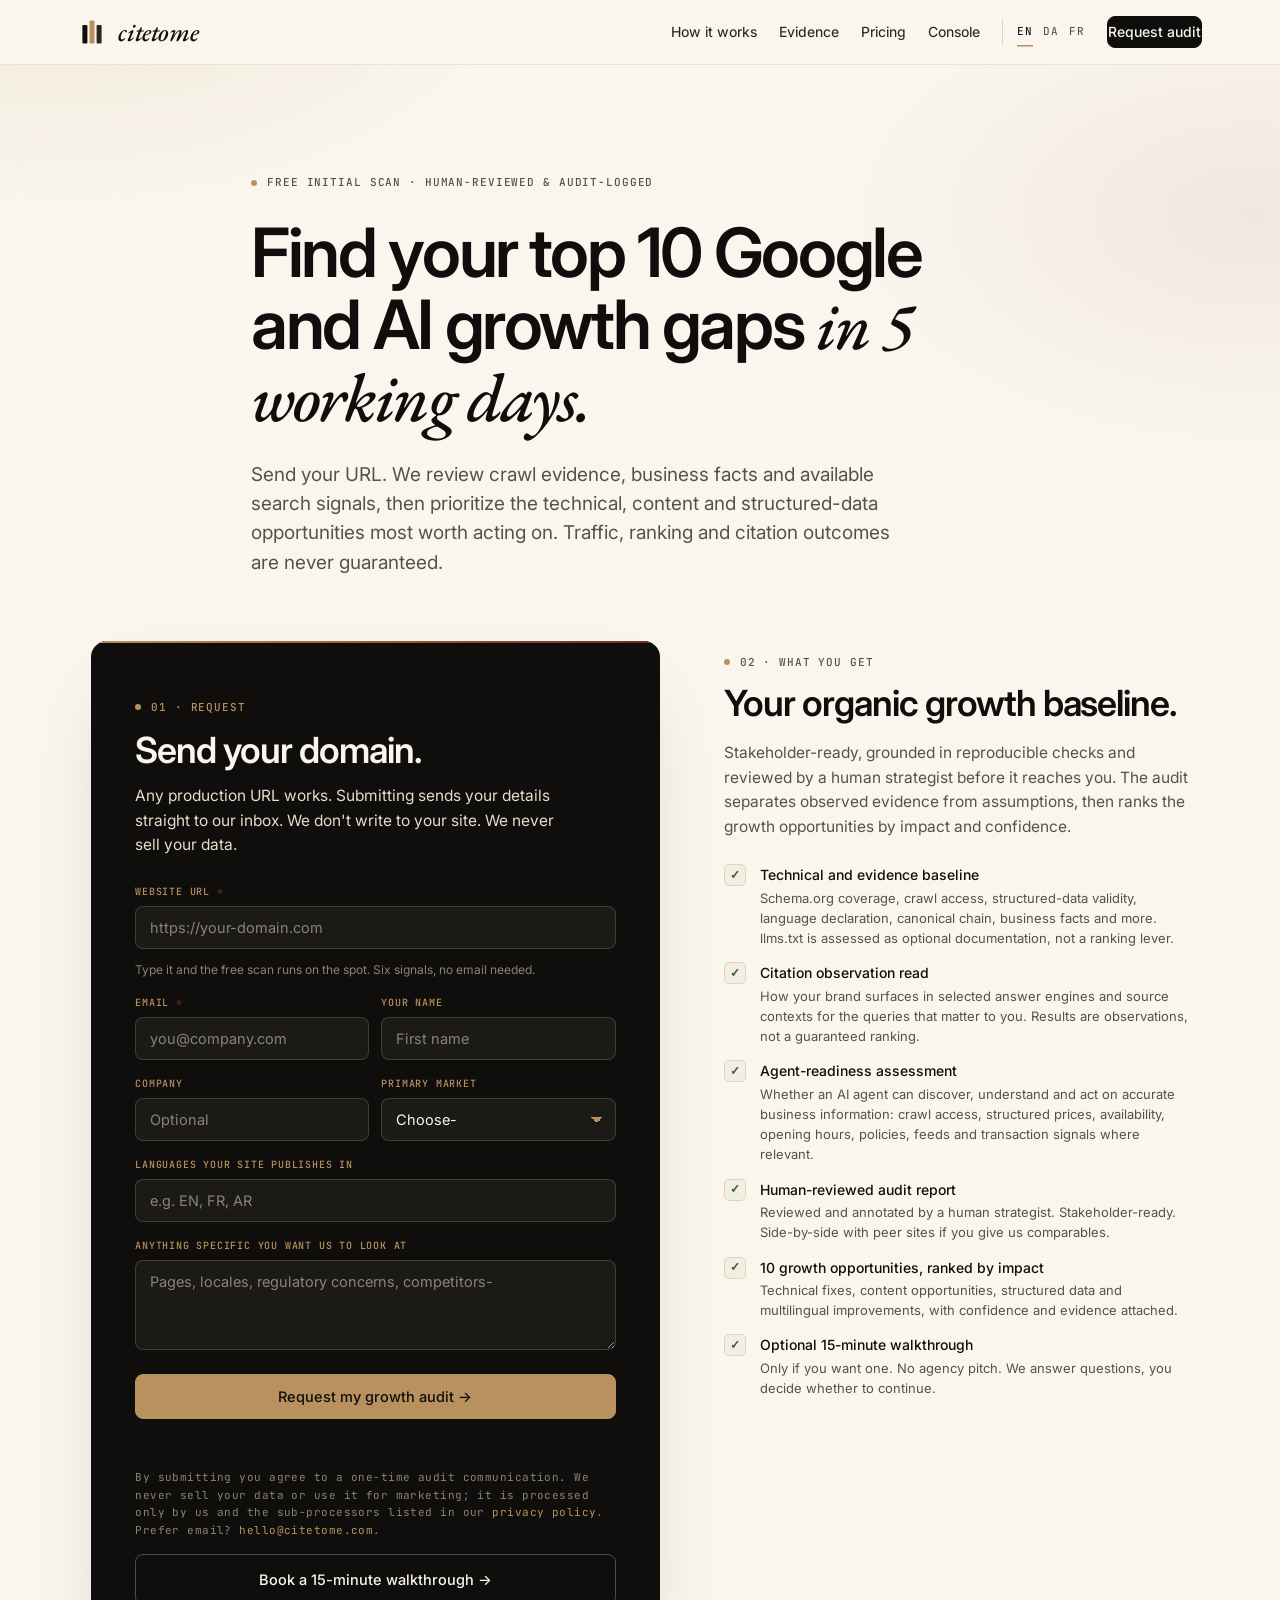
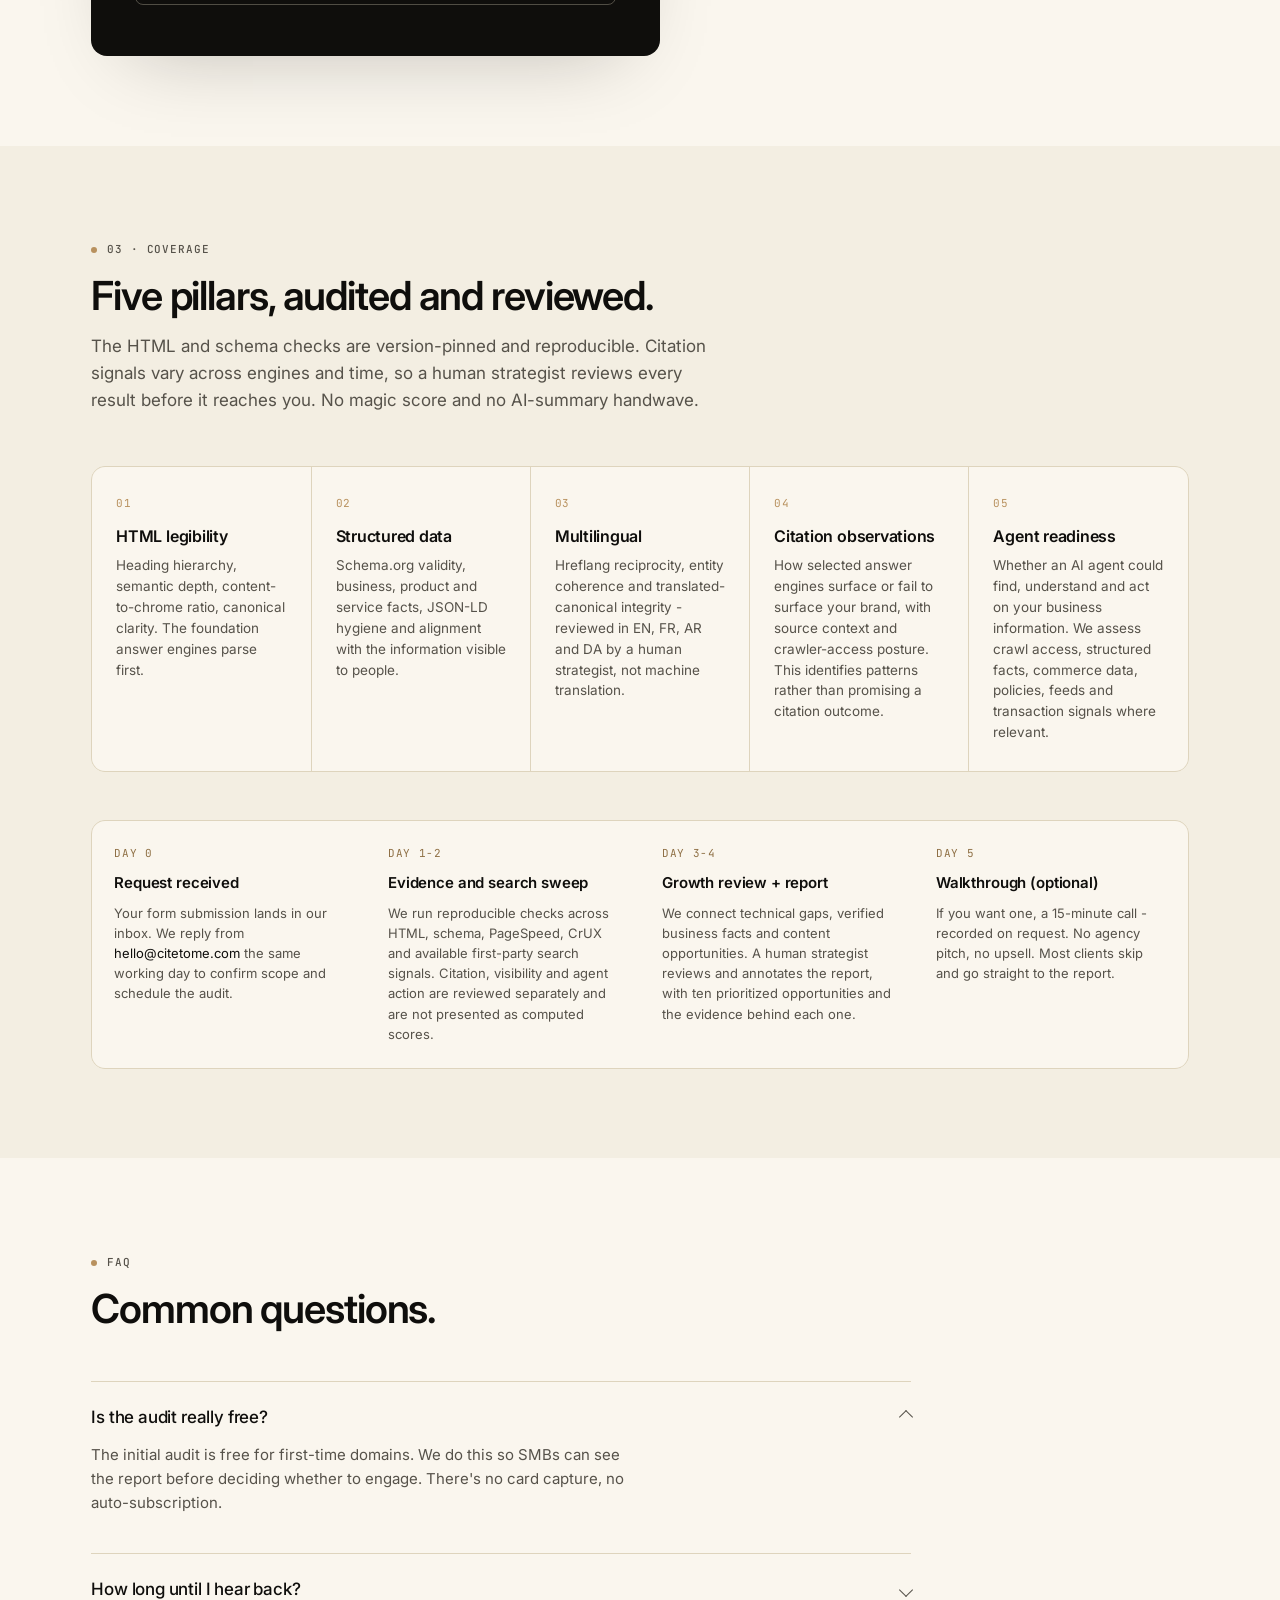
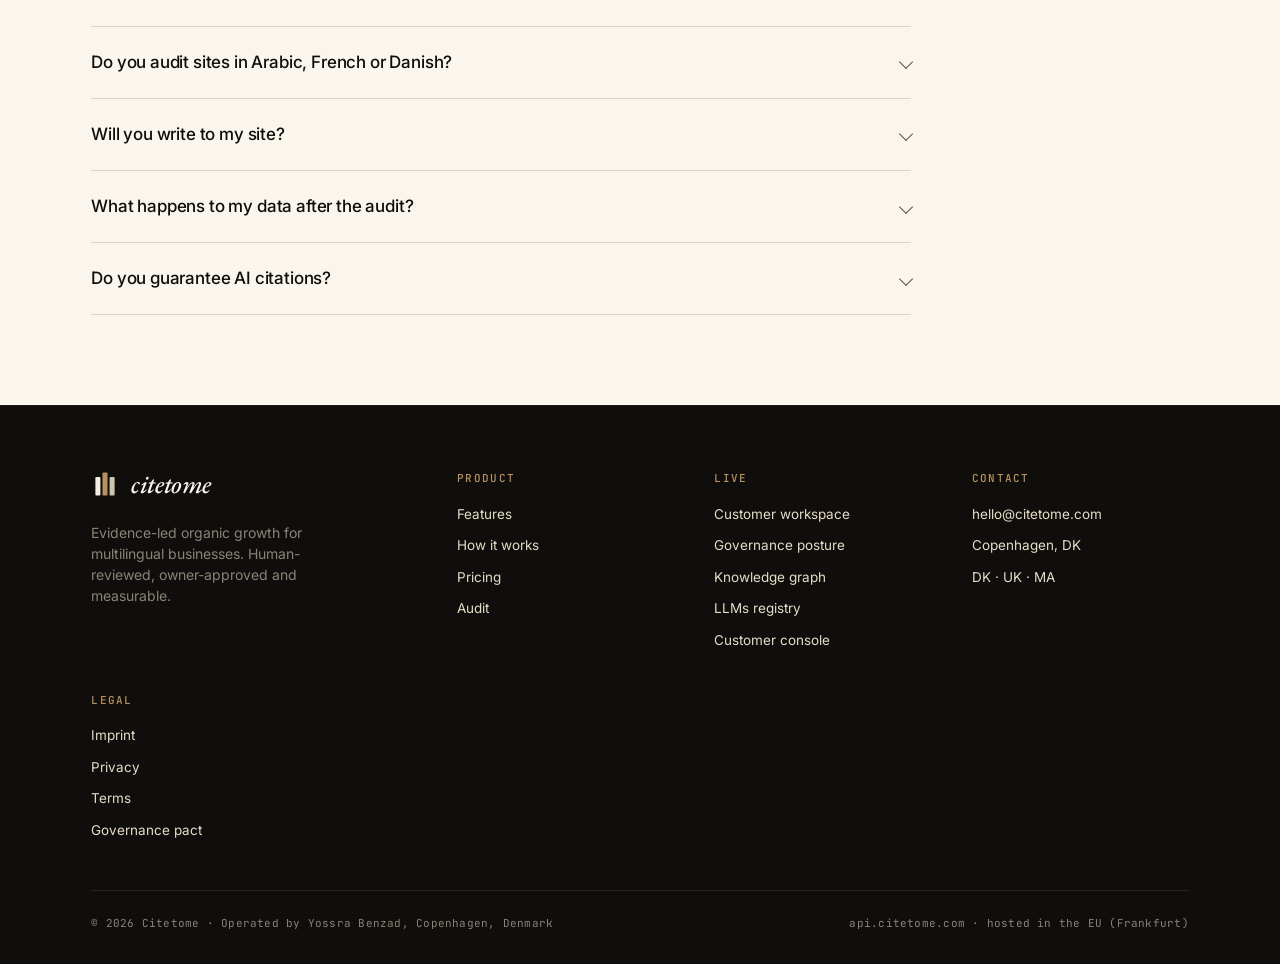
==== commit c3172f93: "Audit engine back online: form and live preview on api.citetome.com, Render/Neon hosting in legal an" ====
--- a/audit/index.html
+++ b/audit/index.html
@@ -243,6 +243,7 @@
         <a href="/#how">How it works</a>
         <a href="/#network">Evidence</a>
         <a href="/pricing/">Pricing</a>
+        <a href="https://api.citetome.com/customer" target="_blank" rel="noopener" title="Live customer dashboard">Console</a>
         <span class="lang-switch"><a href="/audit/" class="on" aria-current="true">EN</a><a href="/da/audit/" lang="da" hreflang="da">DA</a><a href="/fr/audit/" lang="fr" hreflang="fr">FR</a></span>
         <a href="/audit/#form" class="btn">Request audit</a>
       </div>
@@ -261,7 +262,7 @@
     <div class="container">
       <div class="form-stage">
 
-        <form class="audit-form" id="audit-form" action="https://formspree.io/f/xgoqkplq" method="POST" novalidate>
+        <form class="audit-form" id="audit-form" action="https://api.citetome.com/public/audit-request" method="POST" novalidate>
           <span class="eyebrow">01 · Request</span>
           <h2 id="form">Send your domain.</h2>
           <p class="lead">Any production URL works. Submitting sends your details straight to our inbox. We don't write to your site. We never sell your data.</p>
@@ -271,6 +272,7 @@
           <div class="fld">
             <label for="url">Website URL <span style="color:var(--oxblood)">*</span></label>
             <input id="url" name="url" type="url" placeholder="https://your-domain.com" required pattern="https?://.+">
+            <span style="display:block;margin-top:6px;font-family:var(--sans);font-size:12px;line-height:1.5;color:var(--stone);">Type it and the free scan runs on the spot. Six signals, no email needed.</span>
             <div id="preview-box" class="preview-box" hidden aria-live="polite"></div>
           </div>
 
@@ -461,6 +463,16 @@
           </ul>
         </div>
         <div class="foot-col">
+          <h5>Live</h5>
+          <ul>
+            <li><a href="/dashboard/">Customer workspace</a></li>
+            <li><a href="https://api.citetome.com/governance" target="_blank" rel="noopener">Governance posture</a></li>
+            <li><a href="https://api.citetome.com/kg/sitemap.xml" target="_blank" rel="noopener">Knowledge graph</a></li>
+            <li><a href="https://api.citetome.com/llms.txt" target="_blank" rel="noopener">LLMs registry</a></li>
+            <li><a href="https://api.citetome.com/customer" target="_blank" rel="noopener" title="For existing customers">Customer console</a></li>
+          </ul>
+        </div>
+        <div class="foot-col">
           <h5>Contact</h5>
           <ul>
             <li><a href="mailto:hello@citetome.com">hello@citetome.com</a></li>
@@ -480,6 +492,7 @@
       </div>
       <div class="foot-base">
         <div>© 2026 Citetome · Operated by Yossra Benzad, Copenhagen, Denmark</div>
+        <div>api.citetome.com · hosted in the EU (Frankfurt)</div>
       </div>
     </div>
   </footer>
@@ -521,7 +534,7 @@
       var fb = document.getElementById('audit-feedback');
       if(!f) return;
 
-      var ENDPOINT = 'https://formspree.io/f/xgoqkplq';
+      var ENDPOINT = 'https://api.citetome.com/public/audit-request';
       var FETCH_TIMEOUT_MS = 45000;
 
       // Plan context from ?plan= (set by the pricing page CTAs).
@@ -595,7 +608,6 @@
       }
 
       function runPreview(){
-        return; // live preview disabled while the audit engine is offline
         if(!urlInput || !previewBox) return;
         var raw = urlInput.value.trim();
         if(raw === previewLastValue) return;
@@ -765,7 +777,7 @@
         };
 
         setSubmitting(true);
-        fb.textContent = 'Sending your request...';
+        fb.textContent = 'Running your audit...';
 
         var controller = null, timeoutId = null;
         var fetchOpts = {
@@ -782,14 +794,14 @@
         fetch(ENDPOINT, fetchOpts)
           .then(function(r){
             if(timeoutId) clearTimeout(timeoutId);
-            if(r.ok){
+            if(r.status === 201){
               return r.json().then(function(data){
                 var ref = (data && data.request_id) ? ' Reference #' + data.request_id + '.' : '';
-                fb.textContent = 'Received. We will review your site and email you within five working days.';
+                fb.textContent = 'Received.' + ref + ' Your audit is running now - we will review the report and email it to you within five working days.';
                 trackConversion('audit_request_submitted', { plan: planSlug || 'none', request_id: data && data.request_id });
                 f.reset();
               }).catch(function(){
-                fb.textContent = 'Received. We will review your site and email you within five working days.';
+                fb.textContent = 'Received. Your audit is running now - we will review the report and email it to you within five working days.';
                 trackConversion('audit_request_submitted', { plan: planSlug || 'none' });
                 f.reset();
               });
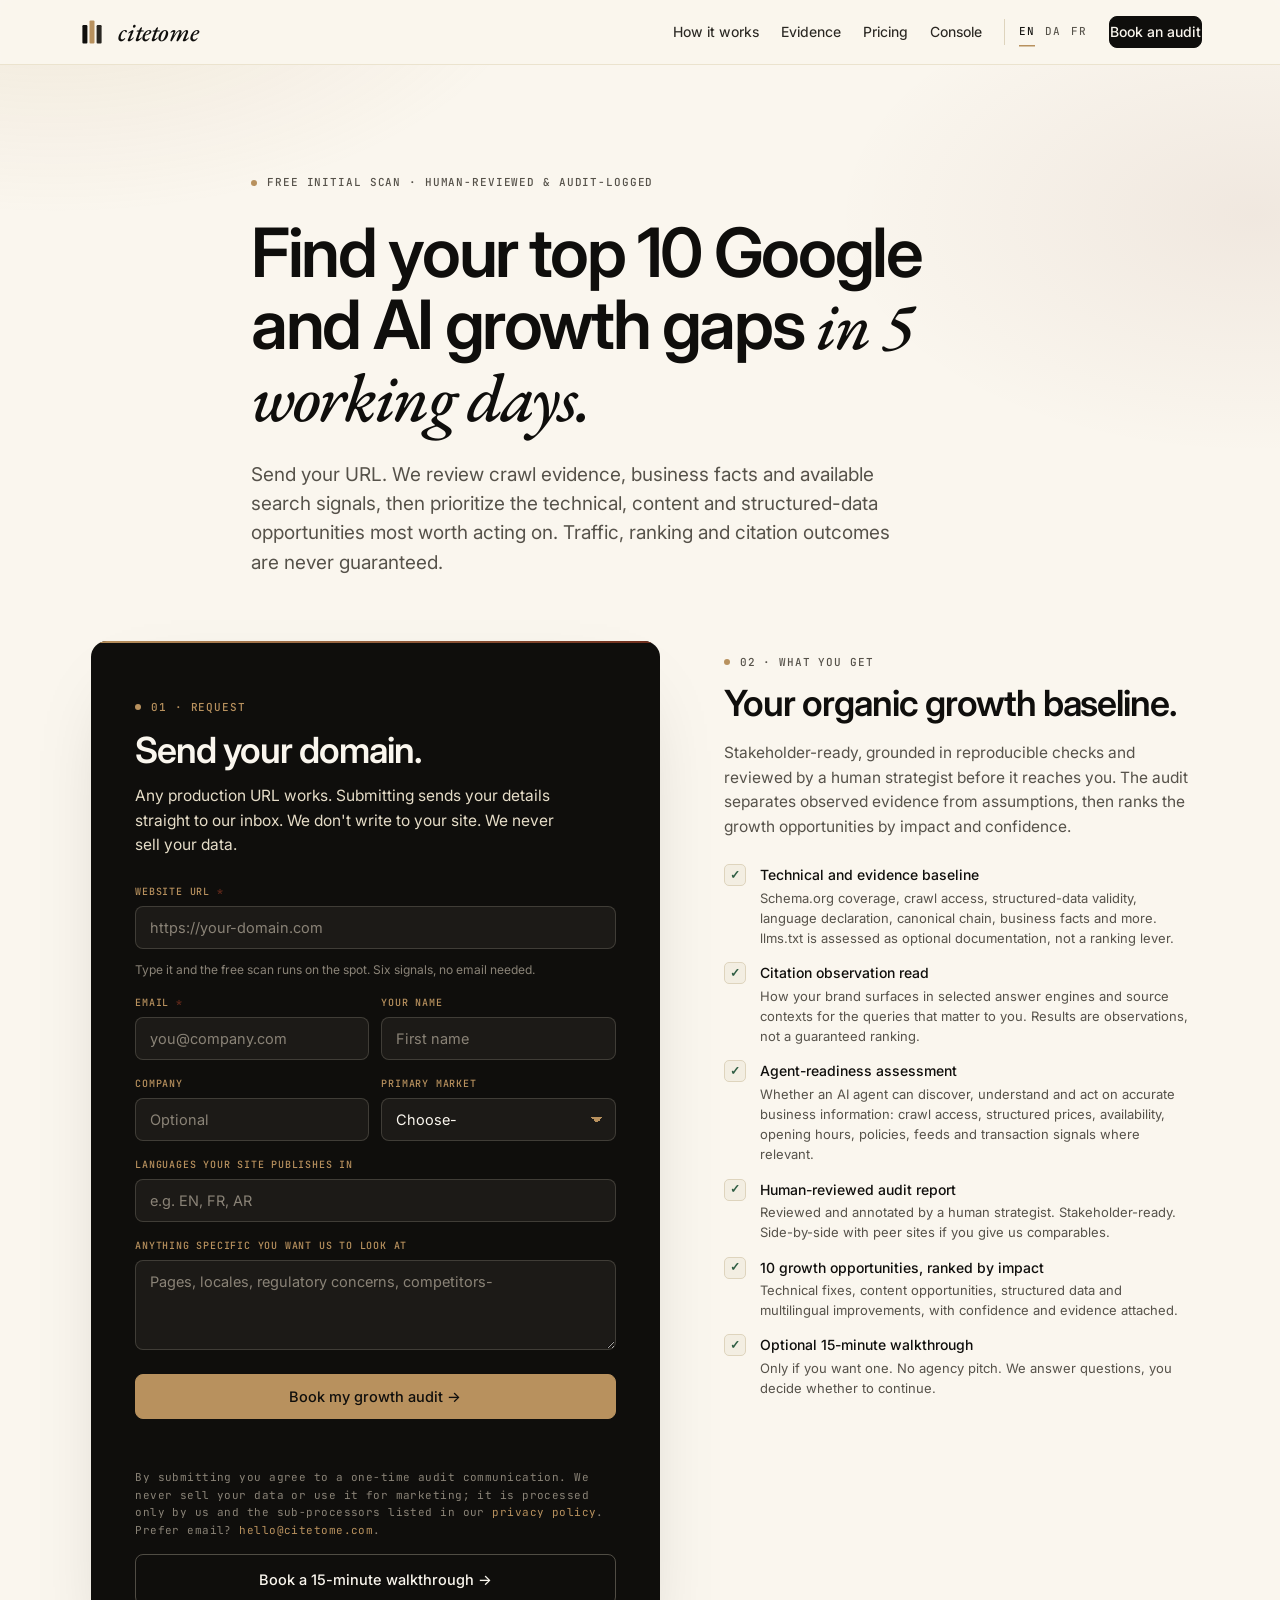
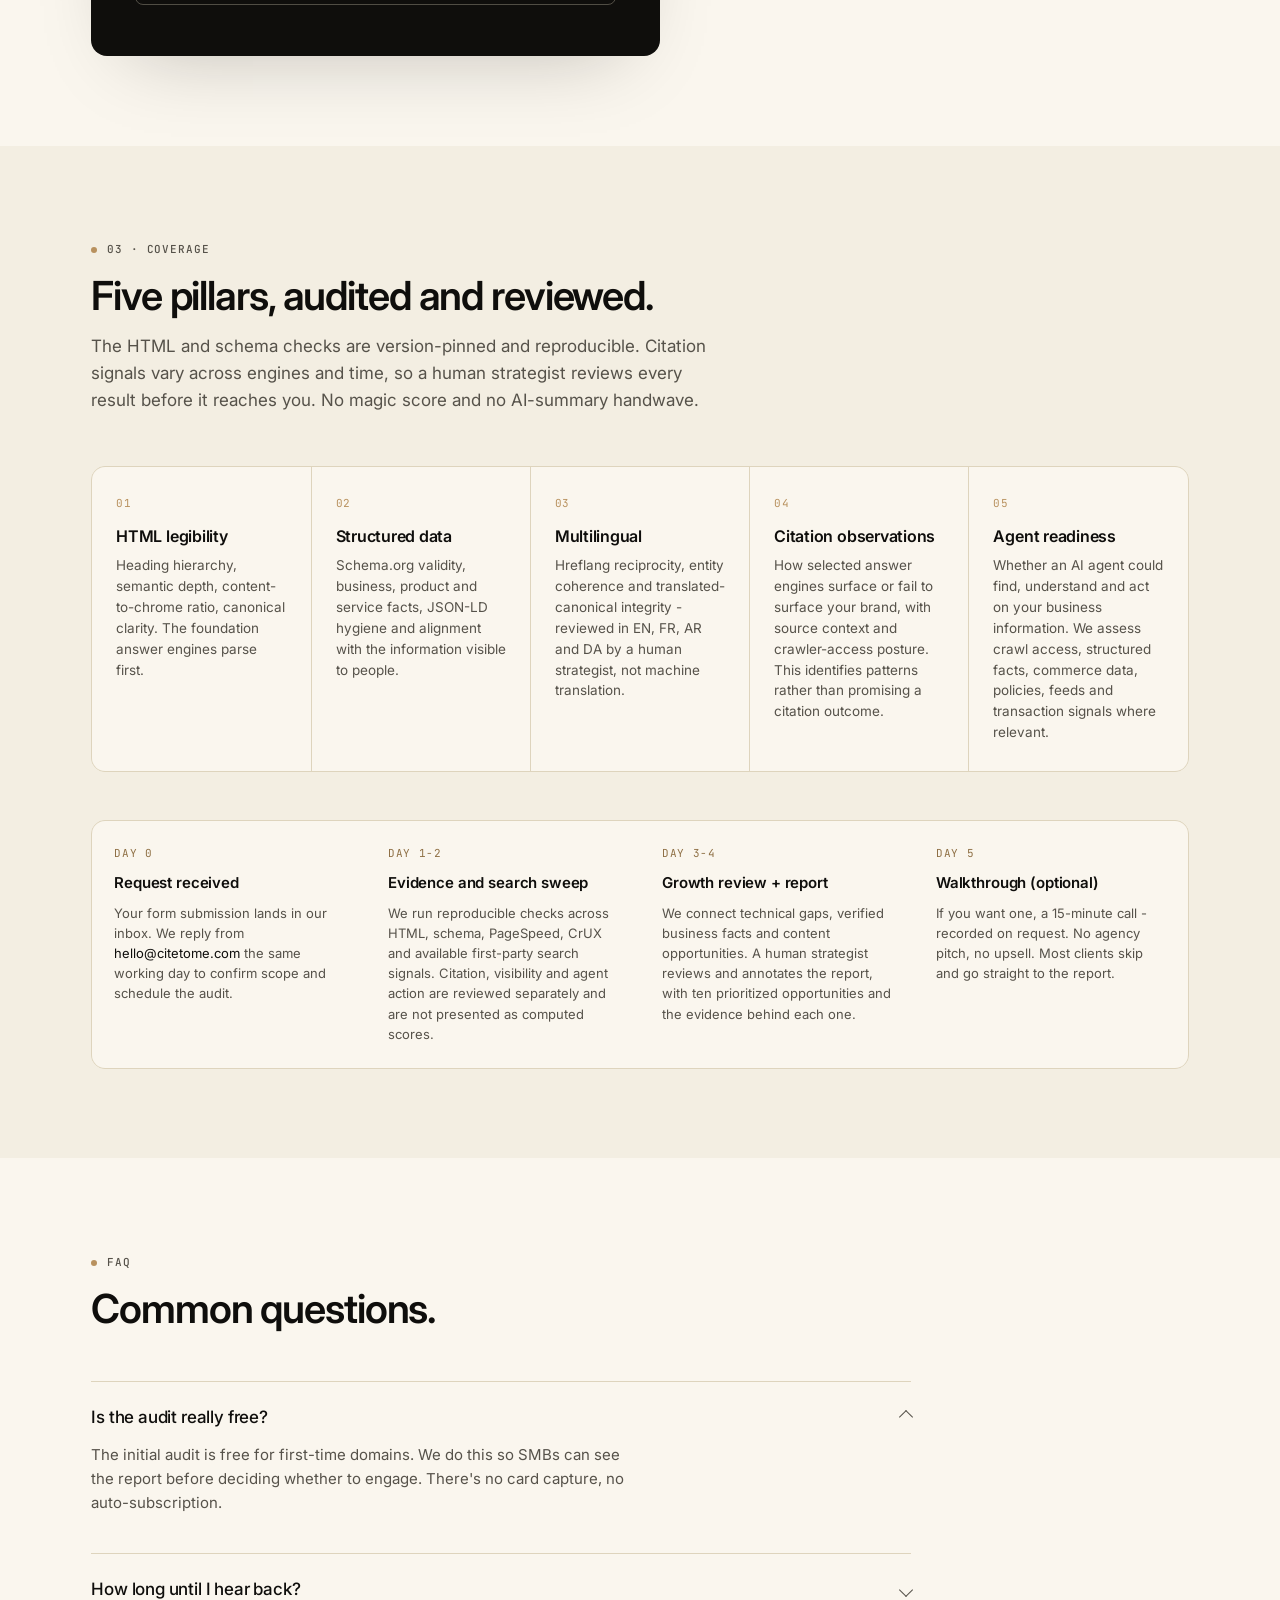
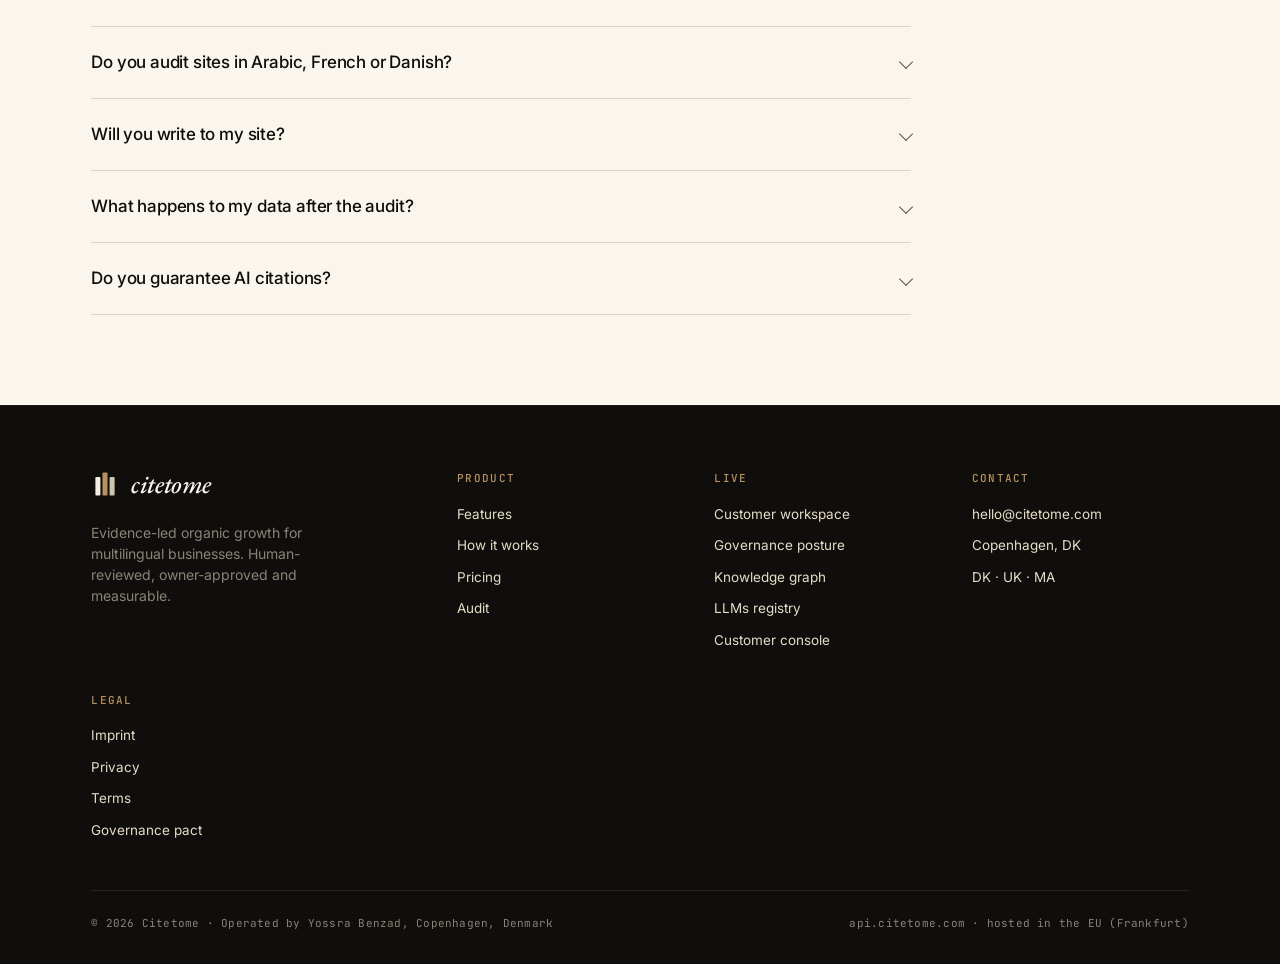
==== commit 1f07e56c: "CTAs say what they do (Book an audit, Order audit; Réserver, Commander; Book et audit) and pricing s" ====
--- a/audit/index.html
+++ b/audit/index.html
@@ -238,14 +238,14 @@
         </svg>
         <span class="brand-word">citetome</span>
       </a>
-      <a href="/audit/#form" class="nav-cta-mobile" aria-label="Request audit">Request audit</a>
+      <a href="/audit/#form" class="nav-cta-mobile" aria-label="Book an audit">Book an audit</a>
       <div class="nav-links">
         <a href="/#how">How it works</a>
         <a href="/#network">Evidence</a>
         <a href="/pricing/">Pricing</a>
         <a href="https://api.citetome.com/customer" target="_blank" rel="noopener" title="Live customer dashboard">Console</a>
         <span class="lang-switch"><a href="/audit/" class="on" aria-current="true">EN</a><a href="/da/audit/" lang="da" hreflang="da">DA</a><a href="/fr/audit/" lang="fr" hreflang="fr">FR</a></span>
-        <a href="/audit/#form" class="btn">Request audit</a>
+        <a href="/audit/#form" class="btn">Book an audit</a>
       </div>
     </div>
   </nav>
@@ -317,7 +317,7 @@
 
           <input type="hidden" name="source" value="citetome.com/audit/">
 
-          <button class="btn" type="submit">Request my growth audit &rarr;</button>
+          <button class="btn" type="submit">Book my growth audit &rarr;</button>
           <div class="audit-feedback" id="audit-feedback" aria-live="polite"></div>
           <div class="audit-meta">By submitting you agree to a one-time audit communication. We never sell your data or use it for marketing; it is processed only by us and the sub-processors listed in our <a href="/legal/">privacy policy</a>. Prefer email? <a href="mailto:hello@citetome.com">hello@citetome.com</a>.</div>
 
